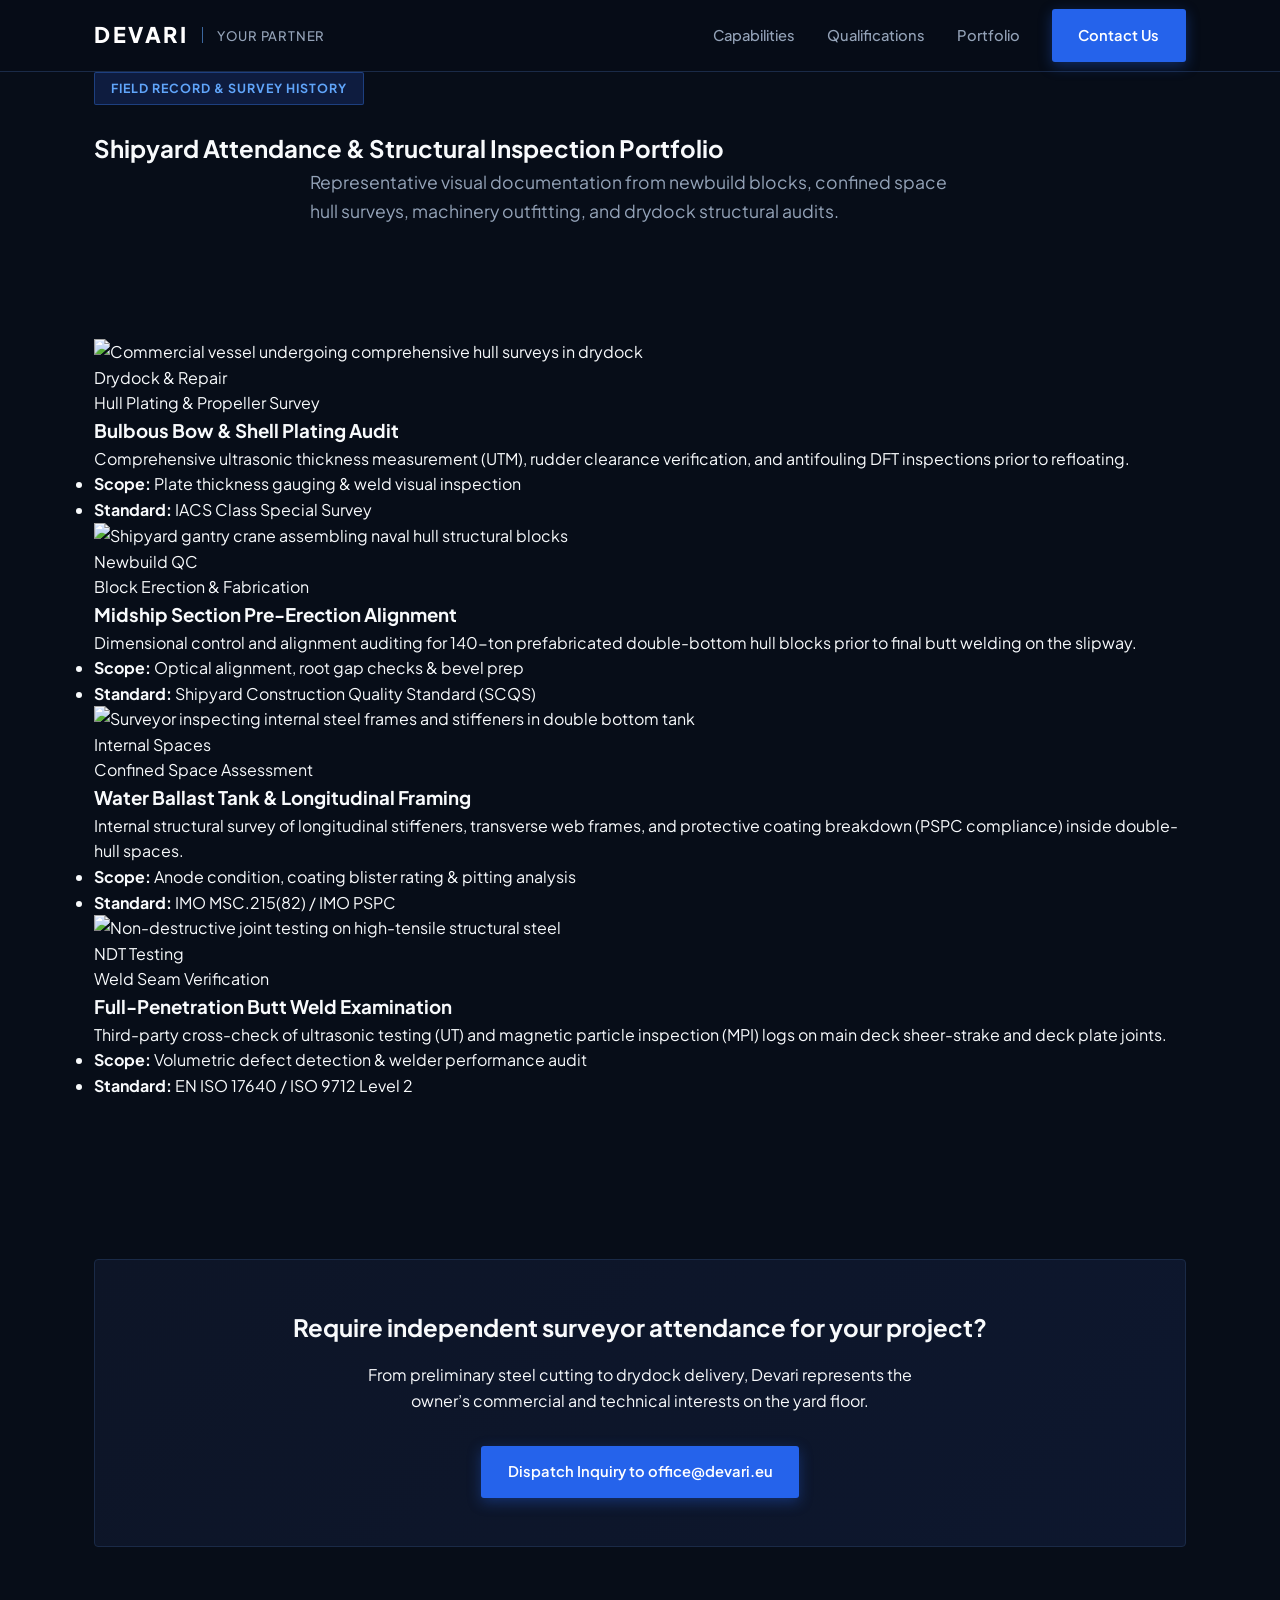
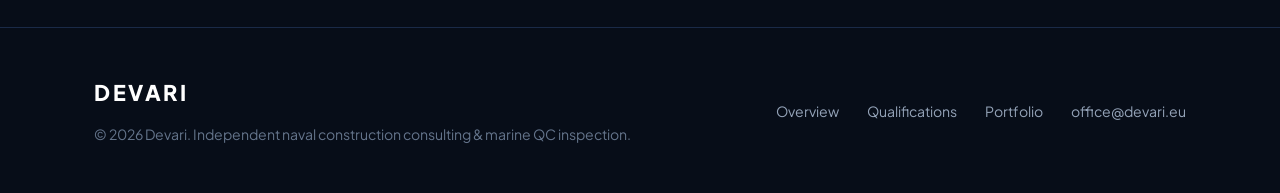
==== portfolio.html @ 29d22bca "Update portfolio.html" ====
<!DOCTYPE html>
<html lang="en">
<head>
  <meta charset="UTF-8" />
  <meta name="viewport" content="width=device-width, initial-scale=1.0" />
  <title>Inspection & QC Portfolio | Devari</title>
  <meta name="description" content="Shipyard attendance, hull structural surveys, ballast tank inspections, and drydock quality control projects by Devari." />
  <link rel="canonical" href="https://devari.eu/portfolio.html" />

  <link rel="preconnect" href="https://fonts.googleapis.com">
  <link rel="preconnect" href="https://fonts.gstatic.com">
  <link href="https://fonts.googleapis.com/css2?family=Plus+Jakarta+Sans:wght@400;500;600;700;800&display=swap" rel="stylesheet">
  <link rel="stylesheet" href="style.css?v=11" />
</head>
<body>

<!-- Permanently Locked Header -->
  <header class="site-header">
    <div class="container nav-container">
      <a href="/" class="brand-logo">
        <span class="brand-name">DEVARI</span>
        <span class="brand-divider"></span>
        <span class="brand-tagline">Your Partner</span>
      </a>

      <!-- Navigation Links -->
      <nav class="nav-links" id="navLinks">
        <a href="/#services" class="nav-item">Capabilities</a>
        <a href="/qualifications" class="nav-item">Qualifications</a>
        <a href="/portfolio" class="nav-item">Portfolio</a>
        <a href="/#contact" class="btn btn-primary nav-item">Contact Us</a>
      </nav>

      <!-- Mobile Hamburger Button (Strictly hidden on desktop via CSS) -->
      <button class="nav-toggle" id="navToggle" type="button" aria-label="Toggle Navigation">
        <span></span>
        <span></span>
        <span></span>
      </button>
    </div>
  </header>

  <!-- Page Header Banner -->
  <section class="page-banner reveal">
    <div class="container">
      <div class="hero-badge">Field Record & Survey History</div>
      <h1>Shipyard Attendance & Structural Inspection Portfolio</h1>
      <p class="hero-subtext">
        Representative visual documentation from newbuild blocks, confined space hull surveys, machinery outfitting, and drydock structural audits.
      </p>
    </div>
  </section>

  <!-- Portfolio Grid -->
  <section class="section portfolio-section">
    <div class="container">
      <div class="portfolio-grid">

        <!-- Project 1: Drydock Hull Inspection -->
        <article class="portfolio-card reveal">
          <div class="portfolio-img-box">
            <img 
              src="https://images.unsplash.com/photo-1544620347-c4fd4a3d5957?auto=format&fit=crop&w=1200&q=80" 
              alt="Commercial vessel undergoing comprehensive hull surveys in drydock" 
              class="responsive-img" 
              loading="eager"
            />
            <span class="portfolio-tag">Drydock & Repair</span>
          </div>
          <div class="portfolio-info">
            <span class="portfolio-meta">Hull Plating & Propeller Survey</span>
            <h3>Bulbous Bow & Shell Plating Audit</h3>
            <p>Comprehensive ultrasonic thickness measurement (UTM), rudder clearance verification, and antifouling DFT inspections prior to refloating.</p>
            <ul class="portfolio-details">
              <li><strong>Scope:</strong> Plate thickness gauging & weld visual inspection</li>
              <li><strong>Standard:</strong> IACS Class Special Survey</li>
            </ul>
          </div>
        </article>

        <!-- Project 2: Block Erection QC -->
        <article class="portfolio-card reveal">
          <div class="portfolio-img-box">
            <img 
              src="https://images.unsplash.com/photo-1518709268805-4e9042af9f23?auto=format&fit=crop&w=1200&q=80" 
              alt="Shipyard gantry crane assembling naval hull structural blocks" 
              class="responsive-img" 
              loading="lazy"
            />
            <span class="portfolio-tag">Newbuild QC</span>
          </div>
          <div class="portfolio-info">
            <span class="portfolio-meta">Block Erection & Fabrication</span>
            <h3>Midship Section Pre-Erection Alignment</h3>
            <p>Dimensional control and alignment auditing for 140-ton prefabricated double-bottom hull blocks prior to final butt welding on the slipway.</p>
            <ul class="portfolio-details">
              <li><strong>Scope:</strong> Optical alignment, root gap checks & bevel prep</li>
              <li><strong>Standard:</strong> Shipyard Construction Quality Standard (SCQS)</li>
            </ul>
          </div>
        </article>

        <!-- Project 3: Ballast Tank Survey (Confined Space) -->
        <article class="portfolio-card reveal">
          <div class="portfolio-img-box">
            <img 
              src="https://images.unsplash.com/photo-1504307651254-35680f356dfd?auto=format&fit=crop&w=1200&q=80" 
              alt="Surveyor inspecting internal steel frames and stiffeners in double bottom tank" 
              class="responsive-img" 
              loading="lazy"
            />
            <span class="portfolio-tag">Internal Spaces</span>
          </div>
          <div class="portfolio-info">
            <span class="portfolio-meta">Confined Space Assessment</span>
            <h3>Water Ballast Tank & Longitudinal Framing</h3>
            <p>Internal structural survey of longitudinal stiffeners, transverse web frames, and protective coating breakdown (PSPC compliance) inside double-hull spaces.</p>
            <ul class="portfolio-details">
              <li><strong>Scope:</strong> Anode condition, coating blister rating & pitting analysis</li>
              <li><strong>Standard:</strong> IMO MSC.215(82) / IMO PSPC</li>
            </ul>
          </div>
        </article>

        <!-- Project 4: Non-Destructive Testing (NDT) -->
        <article class="portfolio-card reveal">
          <div class="portfolio-img-box">
            <img 
              src="https://images.unsplash.com/photo-1505705694340-019e1e335916?auto=format&fit=crop&w=1200&q=80" 
              alt="Non-destructive joint testing on high-tensile structural steel" 
              class="responsive-img" 
              loading="lazy"
            />
            <span class="portfolio-tag">NDT Testing</span>
          </div>
          <div class="portfolio-info">
            <span class="portfolio-meta">Weld Seam Verification</span>
            <h3>Full-Penetration Butt Weld Examination</h3>
            <p>Third-party cross-check of ultrasonic testing (UT) and magnetic particle inspection (MPI) logs on main deck sheer-strake and deck plate joints.</p>
            <ul class="portfolio-details">
              <li><strong>Scope:</strong> Volumetric defect detection & welder performance audit</li>
              <li><strong>Standard:</strong> EN ISO 17640 / ISO 9712 Level 2</li>
            </ul>
          </div>
        </article>

      </div>
    </div>
  </section>

  <!-- CTA Box -->
  <section class="section">
    <div class="container">
      <div class="about-card reveal" style="text-align: center;">
        <h2>Require independent surveyor attendance for your project?</h2>
        <p style="margin: 1rem auto 2rem; max-width: 600px;">
          From preliminary steel cutting to drydock delivery, Devari represents the owner’s commercial and technical interests on the yard floor.
        </p>
        <a href="/#contact" class="btn btn-primary">Dispatch Inquiry to office@devari.eu</a>
      </div>
    </div>
  </section>

  <!-- Footer -->
  <footer class="site-footer">
    <div class="container footer-container">
      <div class="footer-brand">
        <span class="brand-name">DEVARI</span>
        <p>&copy; 2026 Devari. Independent naval construction consulting & marine QC inspection.</p>
      </div>
      <div class="footer-links">
        <a href="/">Overview</a>
        <a href="/qualifications">Qualifications</a>
        <a href="/portfolio">Portfolio</a>
        <a href="mailto:office@devari.eu">office@devari.eu</a>
      </div>
    </div>
  </footer>

  <script>
    document.addEventListener('DOMContentLoaded', () => {
      const observer = new IntersectionObserver((entries) => {
        entries.forEach((entry) => {
          if (entry.isIntersecting) {
            entry.target.classList.add('active');
            observer.unobserve(entry.target);
          }
        });
      }, { threshold: 0.1 });
      document.querySelectorAll('.reveal').forEach((el) => observer.observe(el));
    });
  </script>

</body>
</html>
---- style.css ----
:root {
  --bg-main: #070d18;
  --bg-card: #0d1527;
  --bg-surface: #152238;
  --border-muted: #1a2a47;
  --border-active: #2563eb;
  
  --text-primary: #f8fafc;
  --text-muted: #94a3b8;
  --text-dim: #64748b;
  
  /* Precision Marine Blue Palette */
  --accent-blue: #2563eb;
  --accent-glow: #60a5fa;
  --accent-hover: #1d4ed8;

  --font-main: 'Plus Jakarta Sans', -apple-system, BlinkMacSystemFont, "Segoe UI", Roboto, sans-serif;
  --header-height: 72px;
}

*, *::before, *::after {
  box-sizing: border-box;
  margin: 0;
  padding: 0;
}

html {
  scroll-behavior: smooth;
  scroll-padding-top: calc(var(--header-height) + 1.5rem);
}

body {
  width: 100%;
  max-width: 100vw;
  overflow-x: hidden;
  background-color: var(--bg-main);
  color: var(--text-primary);
  font-family: var(--font-main);
  line-height: 1.6;
  -webkit-font-smoothing: antialiased;
  padding-top: var(--header-height);
}

/* Strict image containment */
img, .responsive-img {
  display: block;
  width: 100%;
  max-width: 100%;
  height: 100%;
  object-fit: cover;
  border: 0;
}

.container {
  width: 100%;
  max-width: 1140px;
  margin-left: auto;
  margin-right: auto;
  padding-left: 1.5rem;
  padding-right: 1.5rem;
}

.eyebrow {
  display: inline-block;
  font-size: 0.78rem;
  font-weight: 700;
  text-transform: uppercase;
  letter-spacing: 0.12em;
  color: var(--accent-glow);
  margin-bottom: 0.75rem;
}

/* Buttons */
.btn {
  display: inline-flex;
  align-items: center;
  justify-content: center;
  padding: 0.85rem 1.6rem;
  font-size: 0.92rem;
  font-weight: 600;
  border-radius: 3px;
  text-decoration: none;
  transition: all 0.2s cubic-bezier(0.4, 0, 0.2, 1);
  cursor: pointer;
  border: 1px solid transparent;
  white-space: nowrap;
}

.btn-primary {
  background-color: var(--accent-blue);
  color: #ffffff;
  box-shadow: 0 4px 14px rgba(37, 99, 235, 0.35);
}

.btn-primary:hover {
  background-color: var(--accent-hover);
  box-shadow: 0 6px 20px rgba(37, 99, 235, 0.5);
  transform: translateY(-1px);
}

.btn-secondary {
  background-color: var(--bg-card);
  color: var(--text-primary);
  border-color: var(--border-muted);
}

.btn-secondary:hover {
  background-color: var(--bg-surface);
  border-color: var(--accent-blue);
}

/* ========================================================
   HEADER & NAVIGATION (Desktop & Mobile Unified)
   ======================================================== */

.site-header {
  position: fixed;
  top: 0;
  left: 0;
  width: 100%;
  height: var(--header-height);
  z-index: 9999;
  background-color: rgba(7, 13, 24, 0.94);
  backdrop-filter: blur(16px);
  -webkit-backdrop-filter: blur(16px);
  border-bottom: 1px solid var(--border-muted);
  display: flex;
  align-items: center;
}

.nav-container {
  display: flex;
  justify-content: space-between;
  align-items: center;
  width: 100%;
  max-width: 1140px;
  margin: 0 auto;
  padding: 0 1.5rem;
}

/* Brand Wordmark */
.brand-logo {
  text-decoration: none;
  display: inline-flex;
  align-items: center;
  gap: 0.85rem;
  flex-shrink: 0;
}

.brand-name {
  font-size: 1.35rem;
  font-weight: 800;
  letter-spacing: 0.12em;
  color: #ffffff;
  text-transform: uppercase;
}

.brand-divider {
  display: inline-block;
  width: 1px;
  height: 16px;
  background-color: var(--accent-glow);
  opacity: 0.6;
}

.brand-tagline {
  font-size: 0.82rem;
  font-weight: 500;
  letter-spacing: 0.06em;
  color: var(--text-muted);
  text-transform: uppercase;
  white-space: nowrap;
}

/* Desktop Nav Links */
.nav-links {
  display: flex;
  align-items: center;
  gap: 2rem;
  margin-left: auto;
  list-style: none;
}

.nav-links a:not(.btn) {
  color: var(--text-muted);
  text-decoration: none;
  font-size: 0.92rem;
  font-weight: 500;
  white-space: nowrap;
  transition: color 0.2s ease;
}

.nav-links a:not(.btn):hover {
  color: var(--text-primary);
}

/* Hide Mobile Toggle Button Completely on Desktop */
.nav-toggle {
  display: none !important;
  background: transparent;
  border: none;
  cursor: pointer;
  padding: 0.5rem;
  z-index: 10001;
  flex-direction: column;
  justify-content: space-around;
  width: 38px;
  height: 38px;
}

.nav-toggle span {
  display: block;
  width: 24px;
  height: 2px;
  background-color: var(--text-primary);
  border-radius: 2px;
  transition: all 0.3s ease;
}

.nav-toggle.open span:nth-child(1) {
  transform: translateY(8px) rotate(45deg);
}

.nav-toggle.open span:nth-child(2) {
  opacity: 0;
}

.nav-toggle.open span:nth-child(3) {
  transform: translateY(-8px) rotate(-45deg);
}

/* Section Action Buttons (Always Visible) */
.section-action-center {
  margin-top: 3rem;
  text-align: center;
  width: 100%;
  display: block;
  opacity: 1 !important;
  transform: none !important;
}

.section-action-center .btn {
  border: 1px solid var(--border-active);
  background-color: rgba(13, 21, 39, 0.85);
  color: var(--text-primary);
  padding: 0.85rem 1.85rem;
  font-size: 0.95rem;
  display: inline-flex;
}

.section-action-center .btn:hover {
  background-color: var(--primary-navy);
  color: var(--accent-glow);
  box-shadow: 0 4px 16px rgba(37, 99, 235, 0.3);
}

/* Mobile Breakpoint */
@media (max-width: 768px) {
  .nav-toggle {
    display: flex !important;
  }

  .nav-links {
    position: fixed;
    top: var(--header-height);
    left: 0;
    width: 100%;
    background-color: rgba(7, 13, 24, 0.98);
    backdrop-filter: blur(20px);
    -webkit-backdrop-filter: blur(20px);
    border-bottom: 1px solid var(--border-muted);
    flex-direction: column;
    align-items: stretch;
    padding: 1.5rem;
    gap: 1.25rem;
    transform: translateY(-150%);
    opacity: 0;
    pointer-events: none;
    transition: transform 0.35s cubic-bezier(0.16, 1, 0.3, 1), opacity 0.3s ease;
    z-index: 9998;
  }

  .nav-links.open {
    transform: translateY(0);
    opacity: 1;
    pointer-events: auto;
  }

  .nav-links a:not(.btn) {
    display: block !important;
    font-size: 1.1rem;
    font-weight: 600;
    padding: 0.65rem 0;
    border-bottom: 1px solid rgba(26, 42, 71, 0.6);
  }

  .nav-links .btn {
    width: 100%;
    margin-top: 0.5rem;
  }

  .brand-divider,
  .brand-tagline {
    display: none !important;
  }
}
/* Hero Section */
.hero {
  padding: 4.5rem 0 3.5rem;
  text-align: center;
}

.hero-badge {
  display: inline-block;
  padding: 0.35rem 1rem;
  font-size: 0.78rem;
  font-weight: 700;
  text-transform: uppercase;
  letter-spacing: 0.08em;
  border-radius: 2px;
  background-color: rgba(30, 58, 138, 0.35);
  color: var(--accent-glow);
  border: 1px solid rgba(59, 130, 246, 0.35);
  margin-bottom: 1.5rem;
}

.hero h1 {
  font-size: clamp(1.85rem, 4.5vw, 3.5rem);
  font-weight: 800;
  line-height: 1.15;
  letter-spacing: -0.03em;
  max-width: 860px;
  margin: 0 auto 1.5rem;
  word-wrap: break-word;
}

.hero-subtext {
  font-size: 1.1rem;
  color: var(--text-muted);
  max-width: 660px;
  margin: 0 auto 2rem;
  line-height: 1.7;
}

.hero-actions {
  display: flex;
  justify-content: center;
  gap: 1rem;
  flex-wrap: wrap;
  margin-bottom: 3rem;
}

/* Precision Media Box */
.media-box {
  width: 100%;
  max-width: 100%;
  border-radius: 4px;
  overflow: hidden;
  border: 1px solid var(--border-muted);
  background-color: var(--bg-card);
  box-shadow: 0 16px 36px -12px rgba(0, 0, 0, 0.7);
}

.hero-media {
  max-width: 980px;
  margin: 0 auto;
}

.hero-media .responsive-img {
  height: 440px;
}

.media-caption {
  padding: 0.85rem 1.25rem;
  background-color: #0b1324;
  color: var(--text-dim);
  font-size: 0.78rem;
  text-transform: uppercase;
  letter-spacing: 0.06em;
  font-weight: 600;
  border-top: 1px solid var(--border-muted);
  text-align: left;
}

/* Capabilities */
.section {
  padding: 5rem 0;
}

.section-header {
  text-align: center;
  max-width: 640px;
  margin: 0 auto 3rem;
}

.section-header h2 {
  font-size: 2rem;
  font-weight: 700;
  letter-spacing: -0.02em;
  margin-bottom: 0.85rem;
}

.section-header p {
  color: var(--text-muted);
  font-size: 1rem;
}

.cards-grid {
  display: grid;
  grid-template-columns: repeat(auto-fit, minmax(280px, 1fr));
  gap: 1.75rem;
}

.card {
  background-color: var(--bg-card);
  border: 1px solid var(--border-muted);
  padding: 2.25rem;
  border-radius: 4px;
  transition: transform 0.25s ease, border-color 0.25s ease, box-shadow 0.25s ease;
}

.card:hover {
  transform: translateY(-4px);
  border-color: var(--border-active);
  box-shadow: 0 12px 24px -10px rgba(37, 99, 235, 0.25);
}

.card-icon {
  font-size: 0.85rem;
  font-weight: 800;
  color: var(--accent-glow);
  margin-bottom: 1.25rem;
}

.card h3 {
  font-size: 1.25rem;
  font-weight: 700;
  margin-bottom: 0.85rem;
}

.card p {
  color: var(--text-muted);
  font-size: 0.95rem;
}

/* Credentials Layout */
.credentials-section {
  background: linear-gradient(180deg, var(--bg-main) 0%, #0a1120 100%);
  border-top: 1px solid var(--border-muted);
  border-bottom: 1px solid var(--border-muted);
}

.credentials-layout {
  display: grid;
  grid-template-columns: minmax(0, 1fr) minmax(0, 1.25fr);
  gap: 2.5rem;
  align-items: stretch;
}

.cred-media {
  display: flex;
  flex-direction: column;
  height: 100%;
}

.cred-media .responsive-img {
  height: 100%;
  min-height: 300px;
}

.credentials-grid {
  display: flex;
  flex-direction: column;
  gap: 1.5rem;
}

.credential-card {
  background-color: var(--bg-card);
  border: 1px solid var(--border-muted);
  border-radius: 4px;
  padding: 1.85rem;
}

.cred-status {
  display: inline-block;
  font-size: 0.72rem;
  font-weight: 700;
  text-transform: uppercase;
  letter-spacing: 0.08em;
  padding: 0.25rem 0.65rem;
  border-radius: 2px;
  background-color: rgba(30, 58, 138, 0.4);
  color: var(--accent-glow);
  border: 1px solid rgba(59, 130, 246, 0.3);
  margin-bottom: 1rem;
}

.credential-card h3 {
  font-size: 1.15rem;
  margin-bottom: 0.65rem;
}

.credential-card p {
  color: var(--text-muted);
  font-size: 0.92rem;
  margin-bottom: 1.25rem;
}

.cred-list {
  list-style: none;
  border-top: 1px solid var(--border-muted);
  padding-top: 1rem;
}

.cred-list li {
  font-size: 0.88rem;
  color: var(--text-muted);
  margin-bottom: 0.45rem;
  display: flex;
  align-items: center;
}

.cred-list li::before {
  content: "✓";
  color: var(--accent-glow);
  font-weight: 700;
  margin-right: 0.65rem;
}

/* About Card */
.about-card {
  background: linear-gradient(135deg, var(--bg-card) 0%, #0d172e 100%);
  border: 1px solid var(--border-muted);
  border-radius: 4px;
  padding: 3rem;
}

.about-content h2 {
  font-size: 2rem;
  letter-spacing: -0.02em;
  margin-bottom: 1.25rem;
}

.about-content p {
  color: var(--text-muted);
  font-size: 1.02rem;
  max-width: 720px;
  margin-bottom: 2.25rem;
}

.stats-row {
  display: flex;
  gap: 3.5rem;
  flex-wrap: wrap;
}

.stat-num {
  font-size: 2rem;
  font-weight: 800;
  color: var(--accent-glow);
  display: block;
}

.stat-label {
  font-size: 0.8rem;
  font-weight: 600;
  text-transform: uppercase;
  letter-spacing: 0.08em;
  color: var(--text-dim);
}

/* Contact Wrapper */
.contact-wrapper {
  display: grid;
  grid-template-columns: minmax(0, 1fr) minmax(0, 1.25fr);
  gap: 3rem;
  background-color: var(--bg-card);
  border: 1px solid var(--border-muted);
  border-radius: 4px;
  padding: 3.25rem;
}

.contact-info-panel h2 {
  font-size: 1.9rem;
  margin-bottom: 0.75rem;
}

.contact-info-panel p {
  color: var(--text-muted);
  margin-bottom: 2.25rem;
  font-size: 0.95rem;
}

.contact-channels {
  display: flex;
  flex-direction: column;
  gap: 1.5rem;
}

.channel-label {
  font-size: 0.78rem;
  font-weight: 700;
  text-transform: uppercase;
  letter-spacing: 0.08em;
  color: var(--text-dim);
  margin-bottom: 0.35rem;
}

.channel-value {
  font-size: 1.15rem;
  font-weight: 700;
  color: var(--accent-glow);
  text-decoration: none;
}

.channel-value:hover {
  text-decoration: underline;
}

.channel-value-static {
  font-size: 1rem;
  color: var(--text-primary);
  font-weight: 600;
}

.contact-form {
  display: flex;
  flex-direction: column;
  gap: 1.15rem;
}

.form-group {
  display: flex;
  flex-direction: column;
}

.form-group label {
  font-size: 0.82rem;
  font-weight: 600;
  color: var(--text-muted);
  margin-bottom: 0.4rem;
}

.form-group input,
.form-group textarea {
  width: 100%;
  padding: 0.85rem 1rem;
  background-color: var(--bg-main);
  border: 1px solid var(--border-muted);
  border-radius: 3px;
  color: var(--text-primary);
  font-family: inherit;
  font-size: 0.95rem;
  transition: border-color 0.2s;
}

.form-group input:focus,
.form-group textarea:focus {
  outline: none;
  border-color: var(--accent-blue);
}

.form-submit {
  width: 100%;
  margin-top: 0.5rem;
}

.form-disclaimer {
  font-size: 0.78rem;
  color: var(--text-dim);
  text-align: center;
  margin-top: 0.5rem;
}

/* Footer */
.site-footer {
  padding: 3rem 0;
  border-top: 1px solid var(--border-muted);
  font-size: 0.88rem;
}

.footer-container {
  display: flex;
  justify-content: space-between;
  align-items: center;
  gap: 2rem;
}

.footer-brand {
  display: flex;
  flex-direction: column;
  gap: 0.75rem;
}

.footer-brand p {
  color: var(--text-dim);
}

.footer-links {
  display: flex;
  gap: 1.75rem;
}

.footer-links a {
  color: var(--text-muted);
  text-decoration: none;
}

.footer-links a:hover {
  color: var(--text-primary);
}

/* Reactive Scroll Animations */
.reveal {
  opacity: 0;
  transform: translateY(28px);
  transition: opacity 0.7s cubic-bezier(0.16, 1, 0.3, 1), transform 0.7s cubic-bezier(0.16, 1, 0.3, 1);
  will-change: opacity, transform;
}

.reveal.active {
  opacity: 1;
  transform: translateY(0);
}

.cards-grid .card:nth-child(2) {
  transition-delay: 0.12s;
}

.cards-grid .card:nth-child(3) {
  transition-delay: 0.24s;
}

/* Mobile & Tablet Responsiveness */
@media (max-width: 900px) {
  .credentials-layout,
  .contact-wrapper {
    grid-template-columns: 1fr;
    padding: 2rem 1.5rem;
    gap: 2rem;
  }

  .hero-media .responsive-img {
    height: 260px;
  }

  .cred-media .responsive-img {
    height: 260px;
  }
}

@media (max-width: 768px) {
  .site-header {
    height: 64px;
  }

  body {
    padding-top: 64px;
  }

  .nav-links a:not(.btn) {
    display: none;
  }

  .hero {
    padding: 3rem 0 2rem;
  }

  .hero-actions {
    flex-direction: column;
    width: 100%;
  }

  .hero-actions .btn {
    width: 100%;
  }

  .about-card {
    padding: 2rem 1.25rem;
  }

  .stats-row {
    gap: 1.75rem;
  }

  .footer-container {
    flex-direction: column;
    text-align: center;
    gap: 1.5rem;
  }

  .footer-links {
    flex-wrap: wrap;
    justify-content: center;
  }
  /* ========================================================
   SUB-PAGE & MULTI-PAGE STYLING (Portfolio & Qualifications)
   ======================================================== */

.page-banner {
  padding: 4.5rem 0 2.5rem;
  text-align: center;
  border-bottom: 1px solid var(--border-muted);
  background: linear-gradient(180deg, var(--bg-main) 0%, #0a1324 100%);
}

.page-banner h1 {
  font-size: clamp(1.85rem, 4.2vw, 3rem);
  font-weight: 800;
  line-height: 1.15;
  letter-spacing: -0.03em;
  max-width: 820px;
  margin: 0 auto 1.25rem;
}

/* Portfolio Cards Grid */
.portfolio-grid {
  display: grid;
  grid-template-columns: repeat(auto-fit, minmax(320px, 1fr));
  gap: 2rem;
}

.portfolio-card {
  background-color: var(--bg-card);
  border: 1px solid var(--border-muted);
  border-radius: 4px;
  overflow: hidden;
  display: flex;
  flex-direction: column;
  transition: transform 0.25s ease, border-color 0.25s ease, box-shadow 0.25s ease;
}

.portfolio-card:hover {
  transform: translateY(-4px);
  border-color: var(--border-active);
  box-shadow: 0 16px 32px -12px rgba(37, 99, 235, 0.25);
}

.portfolio-img-box {
  position: relative;
  width: 100%;
  height: 240px;
}

.portfolio-tag {
  position: absolute;
  top: 1rem;
  right: 1rem;
  background-color: rgba(7, 13, 24, 0.88);
  backdrop-filter: blur(8px);
  color: var(--accent-glow);
  border: 1px solid rgba(59, 130, 246, 0.4);
  font-size: 0.72rem;
  font-weight: 700;
  text-transform: uppercase;
  letter-spacing: 0.08em;
  padding: 0.25rem 0.65rem;
  border-radius: 2px;
}

.portfolio-info {
  padding: 1.75rem;
  display: flex;
  flex-direction: column;
  flex-grow: 1;
}

.portfolio-meta {
  font-size: 0.76rem;
  font-weight: 700;
  text-transform: uppercase;
  letter-spacing: 0.08em;
  color: var(--accent-glow);
  margin-bottom: 0.5rem;
}

.portfolio-info h3 {
  font-size: 1.25rem;
  font-weight: 700;
  margin-bottom: 0.75rem;
  color: var(--text-primary);
}

.portfolio-info p {
  color: var(--text-muted);
  font-size: 0.92rem;
  margin-bottom: 1.25rem;
  line-height: 1.6;
}

.portfolio-details {
  list-style: none;
  border-top: 1px solid var(--border-muted);
  padding-top: 1rem;
  margin-top: auto;
  font-size: 0.85rem;
  color: var(--text-dim);
}

.portfolio-details li {
  margin-bottom: 0.4rem;
}

.portfolio-details strong {
  color: var(--text-muted);
}

/* Qualifications Column Grid */
.qual-grid {
  display: grid;
  grid-template-columns: repeat(auto-fit, minmax(320px, 1fr));
  gap: 2rem;
}

.qual-card {
  background-color: var(--bg-card);
  border: 1px solid var(--border-muted);
  border-radius: 4px;
  padding: 2.25rem;
}

.qual-icon {
  font-size: 0.85rem;
  font-weight: 800;
  color: var(--accent-glow);
  margin-bottom: 1rem;
}

.qual-card h2 {
  font-size: 1.35rem;
  font-weight: 700;
  margin-bottom: 0.75rem;
}

.qual-lead {
  font-size: 0.95rem;
  color: var(--text-muted);
  padding-bottom: 1.25rem;
  border-bottom: 1px solid var(--border-muted);
  margin-bottom: 1.5rem;
}

.qual-body {
  display: flex;
  flex-direction: column;
  gap: 1.25rem;
}

.qual-item h4 {
  font-size: 1rem;
  font-weight: 700;
  color: var(--text-primary);
  margin-bottom: 0.35rem;
}

.qual-item p {
  font-size: 0.88rem;
  color: var(--text-muted);
  line-height: 1.5;
}

/* Standards Table */
.standards-table-wrapper {
  overflow-x: auto;
  border: 1px solid var(--border-muted);
  border-radius: 4px;
  background-color: var(--bg-main);
}

.standards-table {
  width: 100%;
  border-collapse: collapse;
  text-align: left;
  font-size: 0.9rem;
}

.standards-table th {
  background-color: #0b1324;
  padding: 1rem 1.25rem;
  color: var(--text-muted);
  font-weight: 700;
  text-transform: uppercase;
  font-size: 0.78rem;
  letter-spacing: 0.08em;
  border-bottom: 1px solid var(--border-muted);
}

.standards-table td {
  padding: 1rem 1.25rem;
  border-bottom: 1px solid var(--border-muted);
  color: var(--text-muted);
}

.standards-table tr:last-child td {
  border-bottom: none;
}

.standards-table code {
  background-color: var(--bg-surface);
  color: var(--accent-glow);
  padding: 0.2rem 0.5rem;
  border-radius: 3px;
  font-size: 0.82rem;
}
  /* In-Page Section Link Buttons */
.section-action-center {
  margin-top: 2.5rem;
  text-align: center;
}

.section-action-center .btn {
  border: 1px solid var(--border-active);
  background-color: rgba(13, 21, 39, 0.85);
  padding: 0.85rem 1.75rem;
  font-size: 0.95rem;
}

.section-action-center .btn:hover {
  background-color: var(--primary-navy);
  color: var(--accent-glow);
  box-shadow: 0 4px 16px rgba(37, 99, 235, 0.3);
}

/* Hamburger Toggle Button (Hidden on Desktop) */
.nav-toggle {
  display: none;
  background: none;
  border: none;
  cursor: pointer;
  padding: 0.5rem;
  z-index: 10001;
  flex-direction: column;
  justify-content: space-around;
  width: 38px;
  height: 38px;
}

.nav-toggle span {
  display: block;
  width: 24px;
  height: 2px;
  background-color: var(--text-primary);
  border-radius: 2px;
  transition: all 0.3s ease;
}

/* Animated Hamburger Transformation to 'X' */
.nav-toggle.open span:nth-child(1) {
  transform: translateY(8px) rotate(45deg);
}

.nav-toggle.open span:nth-child(2) {
  opacity: 0;
}

.nav-toggle.open span:nth-child(3) {
  transform: translateY(-8px) rotate(-45deg);
}

/* Mobile Navigation Drawer Breakpoint */
@media (max-width: 768px) {
  .nav-toggle {
    display: flex; /* Show hamburger button on mobile */
  }

  .nav-links {
    position: fixed;
    top: var(--header-height);
    left: 0;
    width: 100%;
    background-color: rgba(7, 13, 24, 0.98);
    backdrop-filter: blur(20px);
    -webkit-backdrop-filter: blur(20px);
    border-bottom: 1px solid var(--border-muted);
    flex-direction: column;
    align-items: stretch;
    padding: 1.5rem;
    gap: 1.25rem;
    transform: translateY(-150%);
    opacity: 0;
    pointer-events: none;
    transition: transform 0.35s cubic-bezier(0.16, 1, 0.3, 1), opacity 0.3s ease;
    z-index: 9998;
  }

  .nav-links.open {
    transform: translateY(0);
    opacity: 1;
    pointer-events: auto;
  }

  .nav-links a:not(.btn) {
    display: block !important;
    font-size: 1.1rem;
    font-weight: 600;
    padding: 0.65rem 0;
    border-bottom: 1px solid rgba(26, 42, 71, 0.6);
    color: var(--text-primary);
  }

  .nav-links .btn {
    width: 100%;
    margin-top: 0.5rem;
    padding: 0.85rem;
    font-size: 0.95rem;
  }

  .section-action-center .btn {
    width: 100%;
    white-space: normal;
  }
}
}
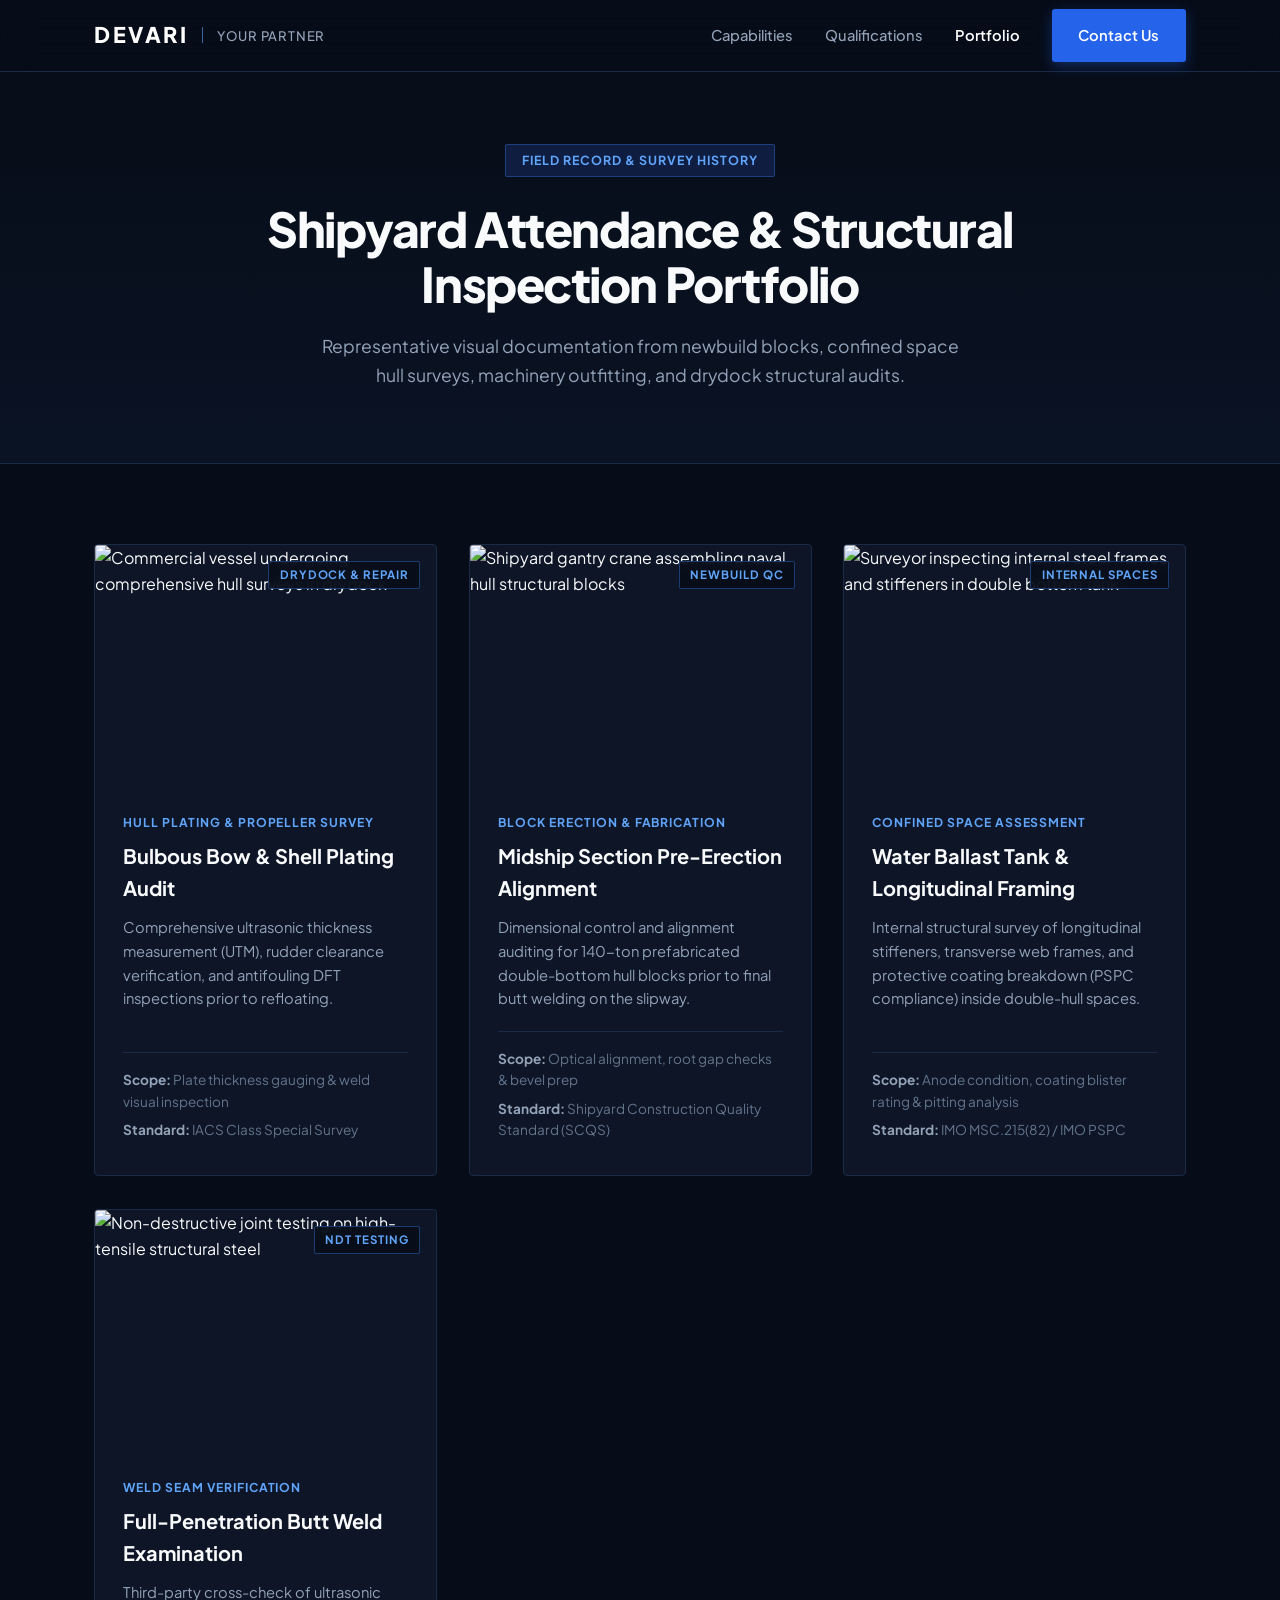
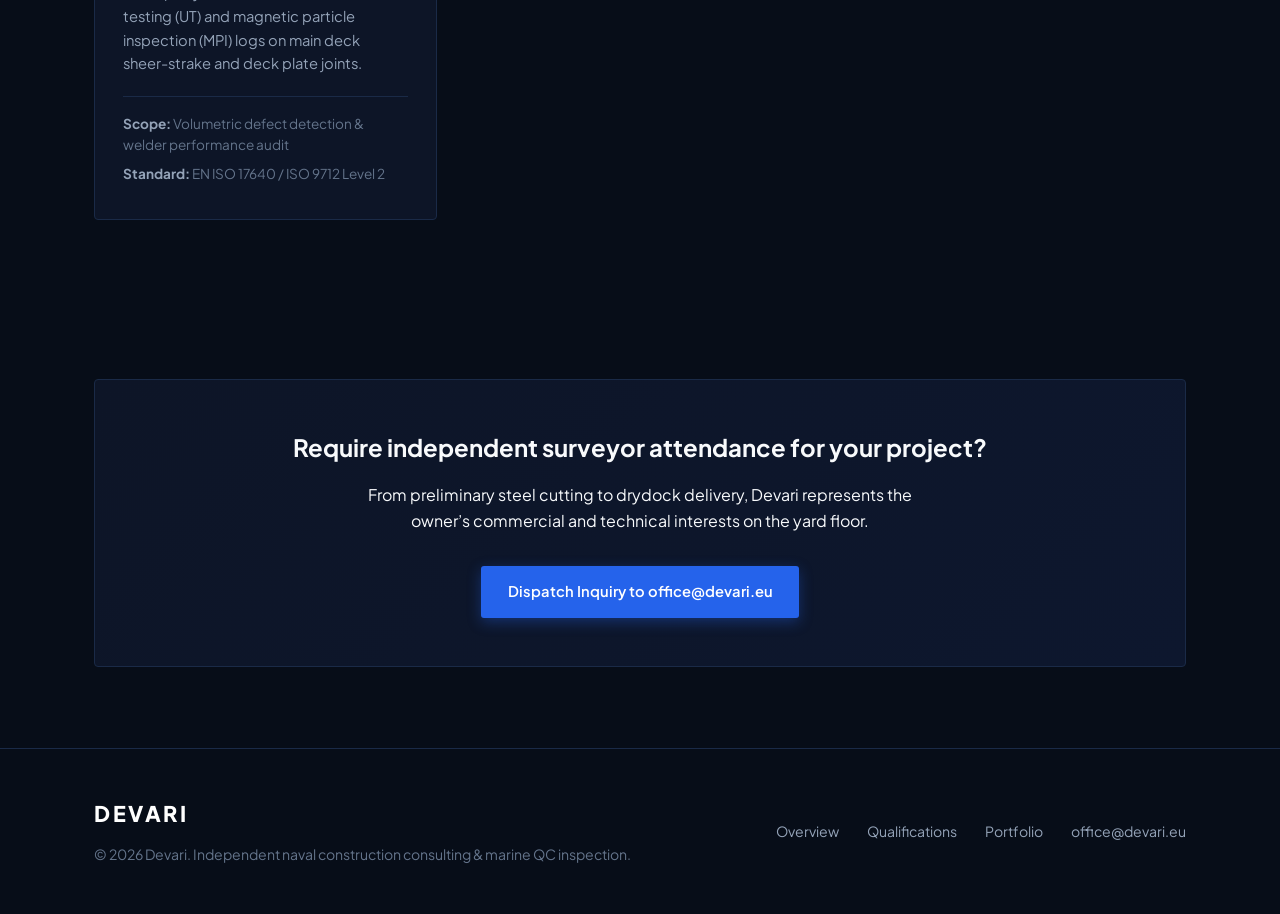
==== commit 806e75a2: "Update portfolio.html" ====
--- a/portfolio.html
+++ b/portfolio.html
@@ -5,16 +5,16 @@
   <meta name="viewport" content="width=device-width, initial-scale=1.0" />
   <title>Inspection & QC Portfolio | Devari</title>
   <meta name="description" content="Shipyard attendance, hull structural surveys, ballast tank inspections, and drydock quality control projects by Devari." />
-  <link rel="canonical" href="https://devari.eu/portfolio.html" />
+  <link rel="canonical" href="https://devari.eu/portfolio" />
 
   <link rel="preconnect" href="https://fonts.googleapis.com">
   <link rel="preconnect" href="https://fonts.gstatic.com">
   <link href="https://fonts.googleapis.com/css2?family=Plus+Jakarta+Sans:wght@400;500;600;700;800&display=swap" rel="stylesheet">
-  <link rel="stylesheet" href="style.css?v=11" />
+  <link rel="stylesheet" href="/style.css?v=15" />
 </head>
 <body>
 
-<!-- Permanently Locked Header -->
+  <!-- Permanently Locked Header with Working Mobile Toggle -->
   <header class="site-header">
     <div class="container nav-container">
       <a href="/" class="brand-logo">
@@ -23,15 +23,15 @@
         <span class="brand-tagline">Your Partner</span>
       </a>
 
-      <!-- Navigation Links -->
+      <!-- Desktop & Mobile Nav Menu -->
       <nav class="nav-links" id="navLinks">
         <a href="/#services" class="nav-item">Capabilities</a>
         <a href="/qualifications" class="nav-item">Qualifications</a>
-        <a href="/portfolio" class="nav-item">Portfolio</a>
+        <a href="/portfolio" class="nav-item active-link">Portfolio</a>
         <a href="/#contact" class="btn btn-primary nav-item">Contact Us</a>
       </nav>
 
-      <!-- Mobile Hamburger Button (Strictly hidden on desktop via CSS) -->
+      <!-- Mobile Hamburger Button -->
       <button class="nav-toggle" id="navToggle" type="button" aria-label="Toggle Navigation">
         <span></span>
         <span></span>
@@ -52,11 +52,11 @@
   </section>
 
   <!-- Portfolio Grid -->
-  <section class="section portfolio-section">
+  <section class="section">
     <div class="container">
       <div class="portfolio-grid">
 
-        <!-- Project 1: Drydock Hull Inspection -->
+        <!-- Project 1 -->
         <article class="portfolio-card reveal">
           <div class="portfolio-img-box">
             <img 
@@ -78,7 +78,7 @@
           </div>
         </article>
 
-        <!-- Project 2: Block Erection QC -->
+        <!-- Project 2 -->
         <article class="portfolio-card reveal">
           <div class="portfolio-img-box">
             <img 
@@ -100,7 +100,7 @@
           </div>
         </article>
 
-        <!-- Project 3: Ballast Tank Survey (Confined Space) -->
+        <!-- Project 3 -->
         <article class="portfolio-card reveal">
           <div class="portfolio-img-box">
             <img 
@@ -122,7 +122,7 @@
           </div>
         </article>
 
-        <!-- Project 4: Non-Destructive Testing (NDT) -->
+        <!-- Project 4 -->
         <article class="portfolio-card reveal">
           <div class="portfolio-img-box">
             <img 
@@ -177,7 +177,25 @@
     </div>
   </footer>
 
+  <!-- Complete Mobile Drawer Toggle & Scroll Observer Script -->
   <script>
+    const navToggle = document.getElementById('navToggle');
+    const navLinks = document.getElementById('navLinks');
+    
+    if (navToggle && navLinks) {
+      navToggle.addEventListener('click', () => {
+        navToggle.classList.toggle('open');
+        navLinks.classList.toggle('open');
+      });
+
+      navLinks.querySelectorAll('.nav-item').forEach(link => {
+        link.addEventListener('click', () => {
+          navToggle.classList.remove('open');
+          navLinks.classList.remove('open');
+        });
+      });
+    }
+
     document.addEventListener('DOMContentLoaded', () => {
       const observer = new IntersectionObserver((entries) => {
         entries.forEach((entry) => {
--- a/style.css
+++ b/style.css
@@ -1,4 +1,5 @@
 :root {
+  /* Unified Industrial Shipyard Palette */
   --bg-main: #070d18;
   --bg-card: #0d1527;
   --bg-surface: #152238;
@@ -9,7 +10,7 @@
   --text-muted: #94a3b8;
   --text-dim: #64748b;
   
-  /* Precision Marine Blue Palette */
+  --primary-navy: #0a1931;
   --accent-blue: #2563eb;
   --accent-glow: #60a5fa;
   --accent-hover: #1d4ed8;
@@ -41,7 +42,6 @@
   padding-top: var(--header-height);
 }
 
-/* Strict image containment */
 img, .responsive-img {
   display: block;
   width: 100%;
@@ -110,9 +110,8 @@
 }
 
 /* ========================================================
-   HEADER & NAVIGATION (Desktop & Mobile Unified)
+   LOCKED HEADER & ARCHITECTURAL WORDMARK
    ======================================================== */
-
 .site-header {
   position: fixed;
   top: 0;
@@ -120,7 +119,7 @@
   width: 100%;
   height: var(--header-height);
   z-index: 9999;
-  background-color: rgba(7, 13, 24, 0.94);
+  background-color: rgba(7, 13, 24, 0.96);
   backdrop-filter: blur(16px);
   -webkit-backdrop-filter: blur(16px);
   border-bottom: 1px solid var(--border-muted);
@@ -138,7 +137,6 @@
   padding: 0 1.5rem;
 }
 
-/* Brand Wordmark */
 .brand-logo {
   text-decoration: none;
   display: inline-flex;
@@ -172,7 +170,7 @@
   white-space: nowrap;
 }
 
-/* Desktop Nav Links */
+/* Desktop Navigation */
 .nav-links {
   display: flex;
   align-items: center;
@@ -190,27 +188,32 @@
   transition: color 0.2s ease;
 }
 
-.nav-links a:not(.btn):hover {
-  color: var(--text-primary);
-}
-
-/* Hide Mobile Toggle Button Completely on Desktop */
+.nav-links a:not(.btn):hover,
+.nav-links a.active-link {
+  color: #ffffff;
+  font-weight: 600;
+}
+
+/* STRICT SUPPRESSION of mobile toggle & dots on desktop */
 .nav-toggle {
   display: none !important;
+  appearance: none;
+  -webkit-appearance: none;
   background: transparent;
   border: none;
   cursor: pointer;
-  padding: 0.5rem;
+  padding: 0;
+  margin: 0;
   z-index: 10001;
+  width: 30px;
+  height: 24px;
   flex-direction: column;
-  justify-content: space-around;
-  width: 38px;
-  height: 38px;
+  justify-content: space-between;
 }
 
 .nav-toggle span {
   display: block;
-  width: 24px;
+  width: 100%;
   height: 2px;
   background-color: var(--text-primary);
   border-radius: 2px;
@@ -218,7 +221,7 @@
 }
 
 .nav-toggle.open span:nth-child(1) {
-  transform: translateY(8px) rotate(45deg);
+  transform: translateY(11px) rotate(45deg);
 }
 
 .nav-toggle.open span:nth-child(2) {
@@ -226,17 +229,152 @@
 }
 
 .nav-toggle.open span:nth-child(3) {
-  transform: translateY(-8px) rotate(-45deg);
-}
-
-/* Section Action Buttons (Always Visible) */
+  transform: translateY(-11px) rotate(-45deg);
+}
+
+/* Hero Section */
+.hero {
+  padding: 4.5rem 0 3.5rem;
+  text-align: center;
+}
+
+.hero-badge {
+  display: inline-block;
+  padding: 0.35rem 1rem;
+  font-size: 0.78rem;
+  font-weight: 700;
+  text-transform: uppercase;
+  letter-spacing: 0.08em;
+  border-radius: 2px;
+  background-color: rgba(30, 58, 138, 0.35);
+  color: var(--accent-glow);
+  border: 1px solid rgba(59, 130, 246, 0.35);
+  margin-bottom: 1.5rem;
+}
+
+.hero h1 {
+  font-size: clamp(1.85rem, 4.5vw, 3.5rem);
+  font-weight: 800;
+  line-height: 1.15;
+  letter-spacing: -0.03em;
+  max-width: 860px;
+  margin: 0 auto 1.5rem;
+  word-wrap: break-word;
+}
+
+.hero-subtext {
+  font-size: 1.1rem;
+  color: var(--text-muted);
+  max-width: 660px;
+  margin: 0 auto 2rem;
+  line-height: 1.7;
+}
+
+.hero-actions {
+  display: flex;
+  justify-content: center;
+  gap: 1rem;
+  flex-wrap: wrap;
+  margin-bottom: 3rem;
+}
+
+.media-box {
+  width: 100%;
+  max-width: 100%;
+  border-radius: 4px;
+  overflow: hidden;
+  border: 1px solid var(--border-muted);
+  background-color: var(--bg-card);
+  box-shadow: 0 16px 36px -12px rgba(0, 0, 0, 0.7);
+}
+
+.hero-media {
+  max-width: 980px;
+  margin: 0 auto;
+}
+
+.hero-media .responsive-img {
+  height: 440px;
+}
+
+.media-caption {
+  padding: 0.85rem 1.25rem;
+  background-color: #0b1324;
+  color: var(--text-dim);
+  font-size: 0.78rem;
+  text-transform: uppercase;
+  letter-spacing: 0.06em;
+  font-weight: 600;
+  border-top: 1px solid var(--border-muted);
+  text-align: left;
+}
+
+/* Sections */
+.section {
+  padding: 5rem 0;
+}
+
+.section-header {
+  text-align: center;
+  max-width: 640px;
+  margin: 0 auto 3rem;
+}
+
+.section-header h2 {
+  font-size: 2rem;
+  font-weight: 700;
+  letter-spacing: -0.02em;
+  margin-bottom: 0.85rem;
+}
+
+.section-header p {
+  color: var(--text-muted);
+  font-size: 1rem;
+}
+
+.cards-grid {
+  display: grid;
+  grid-template-columns: repeat(auto-fit, minmax(280px, 1fr));
+  gap: 1.75rem;
+}
+
+.card {
+  background-color: var(--bg-card);
+  border: 1px solid var(--border-muted);
+  padding: 2.25rem;
+  border-radius: 4px;
+  transition: transform 0.25s ease, border-color 0.25s ease, box-shadow 0.25s ease;
+}
+
+.card:hover {
+  transform: translateY(-4px);
+  border-color: var(--border-active);
+  box-shadow: 0 12px 24px -10px rgba(37, 99, 235, 0.25);
+}
+
+.card-icon {
+  font-size: 0.85rem;
+  font-weight: 800;
+  color: var(--accent-glow);
+  margin-bottom: 1.25rem;
+}
+
+.card h3 {
+  font-size: 1.25rem;
+  font-weight: 700;
+  margin-bottom: 0.85rem;
+}
+
+.card p {
+  color: var(--text-muted);
+  font-size: 0.95rem;
+}
+
+/* Section Action Center (In-page Links) */
 .section-action-center {
   margin-top: 3rem;
   text-align: center;
   width: 100%;
-  display: block;
-  opacity: 1 !important;
-  transform: none !important;
 }
 
 .section-action-center .btn {
@@ -245,7 +383,6 @@
   color: var(--text-primary);
   padding: 0.85rem 1.85rem;
   font-size: 0.95rem;
-  display: inline-flex;
 }
 
 .section-action-center .btn:hover {
@@ -254,15 +391,538 @@
   box-shadow: 0 4px 16px rgba(37, 99, 235, 0.3);
 }
 
-/* Mobile Breakpoint */
+/* Credentials Layout */
+.credentials-section {
+  background: linear-gradient(180deg, var(--bg-main) 0%, #0a1120 100%);
+  border-top: 1px solid var(--border-muted);
+  border-bottom: 1px solid var(--border-muted);
+}
+
+.credentials-layout {
+  display: grid;
+  grid-template-columns: minmax(0, 1fr) minmax(0, 1.25fr);
+  gap: 2.5rem;
+  align-items: stretch;
+}
+
+.cred-media {
+  display: flex;
+  flex-direction: column;
+  height: 100%;
+}
+
+.cred-media .responsive-img {
+  height: 100%;
+  min-height: 300px;
+}
+
+.credentials-grid {
+  display: flex;
+  flex-direction: column;
+  gap: 1.5rem;
+}
+
+.credential-card {
+  background-color: var(--bg-card);
+  border: 1px solid var(--border-muted);
+  border-radius: 4px;
+  padding: 1.85rem;
+}
+
+.cred-status {
+  display: inline-block;
+  font-size: 0.72rem;
+  font-weight: 700;
+  text-transform: uppercase;
+  letter-spacing: 0.08em;
+  padding: 0.25rem 0.65rem;
+  border-radius: 2px;
+  background-color: rgba(30, 58, 138, 0.4);
+  color: var(--accent-glow);
+  border: 1px solid rgba(59, 130, 246, 0.3);
+  margin-bottom: 1rem;
+}
+
+.credential-card h3 {
+  font-size: 1.15rem;
+  margin-bottom: 0.65rem;
+}
+
+.credential-card p {
+  color: var(--text-muted);
+  font-size: 0.92rem;
+  margin-bottom: 1.25rem;
+}
+
+.cred-list {
+  list-style: none;
+  border-top: 1px solid var(--border-muted);
+  padding-top: 1rem;
+}
+
+.cred-list li {
+  font-size: 0.88rem;
+  color: var(--text-muted);
+  margin-bottom: 0.45rem;
+  display: flex;
+  align-items: center;
+}
+
+.cred-list li::before {
+  content: "✓";
+  color: var(--accent-glow);
+  font-weight: 700;
+  margin-right: 0.65rem;
+}
+
+/* About Card */
+.about-card {
+  background: linear-gradient(135deg, var(--bg-card) 0%, #0d172e 100%);
+  border: 1px solid var(--border-muted);
+  border-radius: 4px;
+  padding: 3rem;
+}
+
+.about-content h2 {
+  font-size: 2rem;
+  letter-spacing: -0.02em;
+  margin-bottom: 1.25rem;
+}
+
+.about-content p {
+  color: var(--text-muted);
+  font-size: 1.02rem;
+  max-width: 720px;
+  margin-bottom: 2.25rem;
+}
+
+.stats-row {
+  display: flex;
+  gap: 3.5rem;
+  flex-wrap: wrap;
+}
+
+.stat-num {
+  font-size: 2rem;
+  font-weight: 800;
+  color: var(--accent-glow);
+  display: block;
+}
+
+.stat-label {
+  font-size: 0.8rem;
+  font-weight: 600;
+  text-transform: uppercase;
+  letter-spacing: 0.08em;
+  color: var(--text-dim);
+}
+
+/* Contact Wrapper */
+.contact-wrapper {
+  display: grid;
+  grid-template-columns: minmax(0, 1fr) minmax(0, 1.25fr);
+  gap: 3rem;
+  background-color: var(--bg-card);
+  border: 1px solid var(--border-muted);
+  border-radius: 4px;
+  padding: 3.25rem;
+}
+
+.contact-info-panel h2 {
+  font-size: 1.9rem;
+  margin-bottom: 0.75rem;
+}
+
+.contact-info-panel p {
+  color: var(--text-muted);
+  margin-bottom: 2.25rem;
+  font-size: 0.95rem;
+}
+
+.contact-channels {
+  display: flex;
+  flex-direction: column;
+  gap: 1.5rem;
+}
+
+.channel-label {
+  font-size: 0.78rem;
+  font-weight: 700;
+  text-transform: uppercase;
+  letter-spacing: 0.08em;
+  color: var(--text-dim);
+  margin-bottom: 0.35rem;
+}
+
+.channel-value {
+  font-size: 1.15rem;
+  font-weight: 700;
+  color: var(--accent-glow);
+  text-decoration: none;
+}
+
+.channel-value:hover {
+  text-decoration: underline;
+}
+
+.channel-value-static {
+  font-size: 1rem;
+  color: var(--text-primary);
+  font-weight: 600;
+}
+
+.contact-form {
+  display: flex;
+  flex-direction: column;
+  gap: 1.15rem;
+}
+
+.form-group {
+  display: flex;
+  flex-direction: column;
+}
+
+.form-group label {
+  font-size: 0.82rem;
+  font-weight: 600;
+  color: var(--text-muted);
+  margin-bottom: 0.4rem;
+}
+
+.form-group input,
+.form-group textarea {
+  width: 100%;
+  padding: 0.85rem 1rem;
+  background-color: var(--bg-main);
+  border: 1px solid var(--border-muted);
+  border-radius: 3px;
+  color: var(--text-primary);
+  font-family: inherit;
+  font-size: 0.95rem;
+  transition: border-color 0.2s;
+}
+
+.form-group input:focus,
+.form-group textarea:focus {
+  outline: none;
+  border-color: var(--accent-blue);
+}
+
+.form-submit {
+  width: 100%;
+  margin-top: 0.5rem;
+}
+
+.form-disclaimer {
+  font-size: 0.78rem;
+  color: var(--text-dim);
+  text-align: center;
+  margin-top: 0.5rem;
+}
+
+/* ========================================================
+   SUB-PAGES: PORTFOLIO & QUALIFICATIONS
+   ======================================================== */
+.page-banner {
+  padding: 4.5rem 0 2.5rem;
+  text-align: center;
+  border-bottom: 1px solid var(--border-muted);
+  background: linear-gradient(180deg, var(--bg-main) 0%, #0a1324 100%);
+}
+
+.page-banner h1 {
+  font-size: clamp(1.85rem, 4.2vw, 3rem);
+  font-weight: 800;
+  line-height: 1.15;
+  letter-spacing: -0.03em;
+  max-width: 820px;
+  margin: 0 auto 1.25rem;
+}
+
+.portfolio-grid {
+  display: grid;
+  grid-template-columns: repeat(auto-fit, minmax(320px, 1fr));
+  gap: 2rem;
+}
+
+.portfolio-card {
+  background-color: var(--bg-card);
+  border: 1px solid var(--border-muted);
+  border-radius: 4px;
+  overflow: hidden;
+  display: flex;
+  flex-direction: column;
+  transition: transform 0.25s ease, border-color 0.25s ease, box-shadow 0.25s ease;
+}
+
+.portfolio-card:hover {
+  transform: translateY(-4px);
+  border-color: var(--border-active);
+  box-shadow: 0 16px 32px -12px rgba(37, 99, 235, 0.25);
+}
+
+.portfolio-img-box {
+  position: relative;
+  width: 100%;
+  height: 240px;
+}
+
+.portfolio-tag {
+  position: absolute;
+  top: 1rem;
+  right: 1rem;
+  background-color: rgba(7, 13, 24, 0.88);
+  backdrop-filter: blur(8px);
+  color: var(--accent-glow);
+  border: 1px solid rgba(59, 130, 246, 0.4);
+  font-size: 0.72rem;
+  font-weight: 700;
+  text-transform: uppercase;
+  letter-spacing: 0.08em;
+  padding: 0.25rem 0.65rem;
+  border-radius: 2px;
+}
+
+.portfolio-info {
+  padding: 1.75rem;
+  display: flex;
+  flex-direction: column;
+  flex-grow: 1;
+}
+
+.portfolio-meta {
+  font-size: 0.76rem;
+  font-weight: 700;
+  text-transform: uppercase;
+  letter-spacing: 0.08em;
+  color: var(--accent-glow);
+  margin-bottom: 0.5rem;
+}
+
+.portfolio-info h3 {
+  font-size: 1.25rem;
+  font-weight: 700;
+  margin-bottom: 0.75rem;
+  color: var(--text-primary);
+}
+
+.portfolio-info p {
+  color: var(--text-muted);
+  font-size: 0.92rem;
+  margin-bottom: 1.25rem;
+  line-height: 1.6;
+}
+
+.portfolio-details {
+  list-style: none;
+  border-top: 1px solid var(--border-muted);
+  padding-top: 1rem;
+  margin-top: auto;
+  font-size: 0.85rem;
+  color: var(--text-dim);
+}
+
+.portfolio-details li {
+  margin-bottom: 0.4rem;
+}
+
+.portfolio-details strong {
+  color: var(--text-muted);
+}
+
+.qual-grid {
+  display: grid;
+  grid-template-columns: repeat(auto-fit, minmax(320px, 1fr));
+  gap: 2rem;
+}
+
+.qual-card {
+  background-color: var(--bg-card);
+  border: 1px solid var(--border-muted);
+  border-radius: 4px;
+  padding: 2.25rem;
+}
+
+.qual-icon {
+  font-size: 0.85rem;
+  font-weight: 800;
+  color: var(--accent-glow);
+  margin-bottom: 1rem;
+}
+
+.qual-card h2 {
+  font-size: 1.35rem;
+  font-weight: 700;
+  margin-bottom: 0.75rem;
+}
+
+.qual-lead {
+  font-size: 0.95rem;
+  color: var(--text-muted);
+  padding-bottom: 1.25rem;
+  border-bottom: 1px solid var(--border-muted);
+  margin-bottom: 1.5rem;
+}
+
+.qual-body {
+  display: flex;
+  flex-direction: column;
+  gap: 1.25rem;
+}
+
+.qual-item h4 {
+  font-size: 1rem;
+  font-weight: 700;
+  color: var(--text-primary);
+  margin-bottom: 0.35rem;
+}
+
+.qual-item p {
+  font-size: 0.88rem;
+  color: var(--text-muted);
+  line-height: 1.5;
+}
+
+.standards-table-wrapper {
+  overflow-x: auto;
+  border: 1px solid var(--border-muted);
+  border-radius: 4px;
+  background-color: var(--bg-main);
+}
+
+.standards-table {
+  width: 100%;
+  border-collapse: collapse;
+  text-align: left;
+  font-size: 0.9rem;
+}
+
+.standards-table th {
+  background-color: #0b1324;
+  padding: 1rem 1.25rem;
+  color: var(--text-muted);
+  font-weight: 700;
+  text-transform: uppercase;
+  font-size: 0.78rem;
+  letter-spacing: 0.08em;
+  border-bottom: 1px solid var(--border-muted);
+}
+
+.standards-table td {
+  padding: 1rem 1.25rem;
+  border-bottom: 1px solid var(--border-muted);
+  color: var(--text-muted);
+}
+
+.standards-table tr:last-child td {
+  border-bottom: none;
+}
+
+.standards-table code {
+  background-color: var(--bg-surface);
+  color: var(--accent-glow);
+  padding: 0.2rem 0.5rem;
+  border-radius: 3px;
+  font-size: 0.82rem;
+}
+
+/* Footer */
+.site-footer {
+  padding: 3rem 0;
+  border-top: 1px solid var(--border-muted);
+  font-size: 0.88rem;
+}
+
+.footer-container {
+  display: flex;
+  justify-content: space-between;
+  align-items: center;
+  gap: 2rem;
+}
+
+.footer-brand {
+  display: flex;
+  flex-direction: column;
+  gap: 0.75rem;
+}
+
+.footer-brand p {
+  color: var(--text-dim);
+}
+
+.footer-links {
+  display: flex;
+  gap: 1.75rem;
+}
+
+.footer-links a {
+  color: var(--text-muted);
+  text-decoration: none;
+}
+
+.footer-links a:hover {
+  color: var(--text-primary);
+}
+
+/* Scroll Animations */
+.reveal {
+  opacity: 0;
+  transform: translateY(28px);
+  transition: opacity 0.7s cubic-bezier(0.16, 1, 0.3, 1), transform 0.7s cubic-bezier(0.16, 1, 0.3, 1);
+  will-change: opacity, transform;
+}
+
+.reveal.active {
+  opacity: 1;
+  transform: translateY(0);
+}
+
+/* ========================================================
+   MOBILE RESPONSIVENESS & STACKED "YOUR PARTNER"
+   ======================================================== */
 @media (max-width: 768px) {
+  .site-header {
+    height: 66px;
+  }
+
+  body {
+    padding-top: 66px;
+  }
+
+  /* Stack Brand Name & Tagline so "Your Partner" stays visible */
+  .brand-logo {
+    flex-direction: column;
+    align-items: flex-start;
+    gap: 0;
+  }
+
+  .brand-divider {
+    display: none !important;
+  }
+
+  .brand-name {
+    font-size: 1.18rem;
+    line-height: 1.1;
+    letter-spacing: 0.08em;
+  }
+
+  .brand-tagline {
+    display: block !important;
+    font-size: 0.65rem;
+    letter-spacing: 0.06em;
+    color: var(--accent-glow);
+    margin-top: 2px;
+  }
+
+  /* Mobile Hamburger Toggle */
   .nav-toggle {
     display: flex !important;
   }
 
+  /* Mobile Slide-down Drawer */
   .nav-links {
     position: fixed;
-    top: var(--header-height);
+    top: 66px;
     left: 0;
     width: 100%;
     background-color: rgba(7, 13, 24, 0.98);
@@ -297,442 +957,10 @@
   .nav-links .btn {
     width: 100%;
     margin-top: 0.5rem;
-  }
-
-  .brand-divider,
-  .brand-tagline {
-    display: none !important;
-  }
-}
-/* Hero Section */
-.hero {
-  padding: 4.5rem 0 3.5rem;
-  text-align: center;
-}
-
-.hero-badge {
-  display: inline-block;
-  padding: 0.35rem 1rem;
-  font-size: 0.78rem;
-  font-weight: 700;
-  text-transform: uppercase;
-  letter-spacing: 0.08em;
-  border-radius: 2px;
-  background-color: rgba(30, 58, 138, 0.35);
-  color: var(--accent-glow);
-  border: 1px solid rgba(59, 130, 246, 0.35);
-  margin-bottom: 1.5rem;
-}
-
-.hero h1 {
-  font-size: clamp(1.85rem, 4.5vw, 3.5rem);
-  font-weight: 800;
-  line-height: 1.15;
-  letter-spacing: -0.03em;
-  max-width: 860px;
-  margin: 0 auto 1.5rem;
-  word-wrap: break-word;
-}
-
-.hero-subtext {
-  font-size: 1.1rem;
-  color: var(--text-muted);
-  max-width: 660px;
-  margin: 0 auto 2rem;
-  line-height: 1.7;
-}
-
-.hero-actions {
-  display: flex;
-  justify-content: center;
-  gap: 1rem;
-  flex-wrap: wrap;
-  margin-bottom: 3rem;
-}
-
-/* Precision Media Box */
-.media-box {
-  width: 100%;
-  max-width: 100%;
-  border-radius: 4px;
-  overflow: hidden;
-  border: 1px solid var(--border-muted);
-  background-color: var(--bg-card);
-  box-shadow: 0 16px 36px -12px rgba(0, 0, 0, 0.7);
-}
-
-.hero-media {
-  max-width: 980px;
-  margin: 0 auto;
-}
-
-.hero-media .responsive-img {
-  height: 440px;
-}
-
-.media-caption {
-  padding: 0.85rem 1.25rem;
-  background-color: #0b1324;
-  color: var(--text-dim);
-  font-size: 0.78rem;
-  text-transform: uppercase;
-  letter-spacing: 0.06em;
-  font-weight: 600;
-  border-top: 1px solid var(--border-muted);
-  text-align: left;
-}
-
-/* Capabilities */
-.section {
-  padding: 5rem 0;
-}
-
-.section-header {
-  text-align: center;
-  max-width: 640px;
-  margin: 0 auto 3rem;
-}
-
-.section-header h2 {
-  font-size: 2rem;
-  font-weight: 700;
-  letter-spacing: -0.02em;
-  margin-bottom: 0.85rem;
-}
-
-.section-header p {
-  color: var(--text-muted);
-  font-size: 1rem;
-}
-
-.cards-grid {
-  display: grid;
-  grid-template-columns: repeat(auto-fit, minmax(280px, 1fr));
-  gap: 1.75rem;
-}
-
-.card {
-  background-color: var(--bg-card);
-  border: 1px solid var(--border-muted);
-  padding: 2.25rem;
-  border-radius: 4px;
-  transition: transform 0.25s ease, border-color 0.25s ease, box-shadow 0.25s ease;
-}
-
-.card:hover {
-  transform: translateY(-4px);
-  border-color: var(--border-active);
-  box-shadow: 0 12px 24px -10px rgba(37, 99, 235, 0.25);
-}
-
-.card-icon {
-  font-size: 0.85rem;
-  font-weight: 800;
-  color: var(--accent-glow);
-  margin-bottom: 1.25rem;
-}
-
-.card h3 {
-  font-size: 1.25rem;
-  font-weight: 700;
-  margin-bottom: 0.85rem;
-}
-
-.card p {
-  color: var(--text-muted);
-  font-size: 0.95rem;
-}
-
-/* Credentials Layout */
-.credentials-section {
-  background: linear-gradient(180deg, var(--bg-main) 0%, #0a1120 100%);
-  border-top: 1px solid var(--border-muted);
-  border-bottom: 1px solid var(--border-muted);
-}
-
-.credentials-layout {
-  display: grid;
-  grid-template-columns: minmax(0, 1fr) minmax(0, 1.25fr);
-  gap: 2.5rem;
-  align-items: stretch;
-}
-
-.cred-media {
-  display: flex;
-  flex-direction: column;
-  height: 100%;
-}
-
-.cred-media .responsive-img {
-  height: 100%;
-  min-height: 300px;
-}
-
-.credentials-grid {
-  display: flex;
-  flex-direction: column;
-  gap: 1.5rem;
-}
-
-.credential-card {
-  background-color: var(--bg-card);
-  border: 1px solid var(--border-muted);
-  border-radius: 4px;
-  padding: 1.85rem;
-}
-
-.cred-status {
-  display: inline-block;
-  font-size: 0.72rem;
-  font-weight: 700;
-  text-transform: uppercase;
-  letter-spacing: 0.08em;
-  padding: 0.25rem 0.65rem;
-  border-radius: 2px;
-  background-color: rgba(30, 58, 138, 0.4);
-  color: var(--accent-glow);
-  border: 1px solid rgba(59, 130, 246, 0.3);
-  margin-bottom: 1rem;
-}
-
-.credential-card h3 {
-  font-size: 1.15rem;
-  margin-bottom: 0.65rem;
-}
-
-.credential-card p {
-  color: var(--text-muted);
-  font-size: 0.92rem;
-  margin-bottom: 1.25rem;
-}
-
-.cred-list {
-  list-style: none;
-  border-top: 1px solid var(--border-muted);
-  padding-top: 1rem;
-}
-
-.cred-list li {
-  font-size: 0.88rem;
-  color: var(--text-muted);
-  margin-bottom: 0.45rem;
-  display: flex;
-  align-items: center;
-}
-
-.cred-list li::before {
-  content: "✓";
-  color: var(--accent-glow);
-  font-weight: 700;
-  margin-right: 0.65rem;
-}
-
-/* About Card */
-.about-card {
-  background: linear-gradient(135deg, var(--bg-card) 0%, #0d172e 100%);
-  border: 1px solid var(--border-muted);
-  border-radius: 4px;
-  padding: 3rem;
-}
-
-.about-content h2 {
-  font-size: 2rem;
-  letter-spacing: -0.02em;
-  margin-bottom: 1.25rem;
-}
-
-.about-content p {
-  color: var(--text-muted);
-  font-size: 1.02rem;
-  max-width: 720px;
-  margin-bottom: 2.25rem;
-}
-
-.stats-row {
-  display: flex;
-  gap: 3.5rem;
-  flex-wrap: wrap;
-}
-
-.stat-num {
-  font-size: 2rem;
-  font-weight: 800;
-  color: var(--accent-glow);
-  display: block;
-}
-
-.stat-label {
-  font-size: 0.8rem;
-  font-weight: 600;
-  text-transform: uppercase;
-  letter-spacing: 0.08em;
-  color: var(--text-dim);
-}
-
-/* Contact Wrapper */
-.contact-wrapper {
-  display: grid;
-  grid-template-columns: minmax(0, 1fr) minmax(0, 1.25fr);
-  gap: 3rem;
-  background-color: var(--bg-card);
-  border: 1px solid var(--border-muted);
-  border-radius: 4px;
-  padding: 3.25rem;
-}
-
-.contact-info-panel h2 {
-  font-size: 1.9rem;
-  margin-bottom: 0.75rem;
-}
-
-.contact-info-panel p {
-  color: var(--text-muted);
-  margin-bottom: 2.25rem;
-  font-size: 0.95rem;
-}
-
-.contact-channels {
-  display: flex;
-  flex-direction: column;
-  gap: 1.5rem;
-}
-
-.channel-label {
-  font-size: 0.78rem;
-  font-weight: 700;
-  text-transform: uppercase;
-  letter-spacing: 0.08em;
-  color: var(--text-dim);
-  margin-bottom: 0.35rem;
-}
-
-.channel-value {
-  font-size: 1.15rem;
-  font-weight: 700;
-  color: var(--accent-glow);
-  text-decoration: none;
-}
-
-.channel-value:hover {
-  text-decoration: underline;
-}
-
-.channel-value-static {
-  font-size: 1rem;
-  color: var(--text-primary);
-  font-weight: 600;
-}
-
-.contact-form {
-  display: flex;
-  flex-direction: column;
-  gap: 1.15rem;
-}
-
-.form-group {
-  display: flex;
-  flex-direction: column;
-}
-
-.form-group label {
-  font-size: 0.82rem;
-  font-weight: 600;
-  color: var(--text-muted);
-  margin-bottom: 0.4rem;
-}
-
-.form-group input,
-.form-group textarea {
-  width: 100%;
-  padding: 0.85rem 1rem;
-  background-color: var(--bg-main);
-  border: 1px solid var(--border-muted);
-  border-radius: 3px;
-  color: var(--text-primary);
-  font-family: inherit;
-  font-size: 0.95rem;
-  transition: border-color 0.2s;
-}
-
-.form-group input:focus,
-.form-group textarea:focus {
-  outline: none;
-  border-color: var(--accent-blue);
-}
-
-.form-submit {
-  width: 100%;
-  margin-top: 0.5rem;
-}
-
-.form-disclaimer {
-  font-size: 0.78rem;
-  color: var(--text-dim);
-  text-align: center;
-  margin-top: 0.5rem;
-}
-
-/* Footer */
-.site-footer {
-  padding: 3rem 0;
-  border-top: 1px solid var(--border-muted);
-  font-size: 0.88rem;
-}
-
-.footer-container {
-  display: flex;
-  justify-content: space-between;
-  align-items: center;
-  gap: 2rem;
-}
-
-.footer-brand {
-  display: flex;
-  flex-direction: column;
-  gap: 0.75rem;
-}
-
-.footer-brand p {
-  color: var(--text-dim);
-}
-
-.footer-links {
-  display: flex;
-  gap: 1.75rem;
-}
-
-.footer-links a {
-  color: var(--text-muted);
-  text-decoration: none;
-}
-
-.footer-links a:hover {
-  color: var(--text-primary);
-}
-
-/* Reactive Scroll Animations */
-.reveal {
-  opacity: 0;
-  transform: translateY(28px);
-  transition: opacity 0.7s cubic-bezier(0.16, 1, 0.3, 1), transform 0.7s cubic-bezier(0.16, 1, 0.3, 1);
-  will-change: opacity, transform;
-}
-
-.reveal.active {
-  opacity: 1;
-  transform: translateY(0);
-}
-
-.cards-grid .card:nth-child(2) {
-  transition-delay: 0.12s;
-}
-
-.cards-grid .card:nth-child(3) {
-  transition-delay: 0.24s;
-}
-
-/* Mobile & Tablet Responsiveness */
-@media (max-width: 900px) {
+    padding: 0.85rem;
+    font-size: 0.95rem;
+  }
+
   .credentials-layout,
   .contact-wrapper {
     grid-template-columns: 1fr;
@@ -740,47 +968,9 @@
     gap: 2rem;
   }
 
-  .hero-media .responsive-img {
-    height: 260px;
-  }
-
+  .hero-media .responsive-img,
   .cred-media .responsive-img {
-    height: 260px;
-  }
-}
-
-@media (max-width: 768px) {
-  .site-header {
-    height: 64px;
-  }
-
-  body {
-    padding-top: 64px;
-  }
-
-  .nav-links a:not(.btn) {
-    display: none;
-  }
-
-  .hero {
-    padding: 3rem 0 2rem;
-  }
-
-  .hero-actions {
-    flex-direction: column;
-    width: 100%;
-  }
-
-  .hero-actions .btn {
-    width: 100%;
-  }
-
-  .about-card {
-    padding: 2rem 1.25rem;
-  }
-
-  .stats-row {
-    gap: 1.75rem;
+    height: 250px;
   }
 
   .footer-container {
@@ -793,321 +983,4 @@
     flex-wrap: wrap;
     justify-content: center;
   }
-  /* ========================================================
-   SUB-PAGE & MULTI-PAGE STYLING (Portfolio & Qualifications)
-   ======================================================== */
-
-.page-banner {
-  padding: 4.5rem 0 2.5rem;
-  text-align: center;
-  border-bottom: 1px solid var(--border-muted);
-  background: linear-gradient(180deg, var(--bg-main) 0%, #0a1324 100%);
-}
-
-.page-banner h1 {
-  font-size: clamp(1.85rem, 4.2vw, 3rem);
-  font-weight: 800;
-  line-height: 1.15;
-  letter-spacing: -0.03em;
-  max-width: 820px;
-  margin: 0 auto 1.25rem;
-}
-
-/* Portfolio Cards Grid */
-.portfolio-grid {
-  display: grid;
-  grid-template-columns: repeat(auto-fit, minmax(320px, 1fr));
-  gap: 2rem;
-}
-
-.portfolio-card {
-  background-color: var(--bg-card);
-  border: 1px solid var(--border-muted);
-  border-radius: 4px;
-  overflow: hidden;
-  display: flex;
-  flex-direction: column;
-  transition: transform 0.25s ease, border-color 0.25s ease, box-shadow 0.25s ease;
-}
-
-.portfolio-card:hover {
-  transform: translateY(-4px);
-  border-color: var(--border-active);
-  box-shadow: 0 16px 32px -12px rgba(37, 99, 235, 0.25);
-}
-
-.portfolio-img-box {
-  position: relative;
-  width: 100%;
-  height: 240px;
-}
-
-.portfolio-tag {
-  position: absolute;
-  top: 1rem;
-  right: 1rem;
-  background-color: rgba(7, 13, 24, 0.88);
-  backdrop-filter: blur(8px);
-  color: var(--accent-glow);
-  border: 1px solid rgba(59, 130, 246, 0.4);
-  font-size: 0.72rem;
-  font-weight: 700;
-  text-transform: uppercase;
-  letter-spacing: 0.08em;
-  padding: 0.25rem 0.65rem;
-  border-radius: 2px;
-}
-
-.portfolio-info {
-  padding: 1.75rem;
-  display: flex;
-  flex-direction: column;
-  flex-grow: 1;
-}
-
-.portfolio-meta {
-  font-size: 0.76rem;
-  font-weight: 700;
-  text-transform: uppercase;
-  letter-spacing: 0.08em;
-  color: var(--accent-glow);
-  margin-bottom: 0.5rem;
-}
-
-.portfolio-info h3 {
-  font-size: 1.25rem;
-  font-weight: 700;
-  margin-bottom: 0.75rem;
-  color: var(--text-primary);
-}
-
-.portfolio-info p {
-  color: var(--text-muted);
-  font-size: 0.92rem;
-  margin-bottom: 1.25rem;
-  line-height: 1.6;
-}
-
-.portfolio-details {
-  list-style: none;
-  border-top: 1px solid var(--border-muted);
-  padding-top: 1rem;
-  margin-top: auto;
-  font-size: 0.85rem;
-  color: var(--text-dim);
-}
-
-.portfolio-details li {
-  margin-bottom: 0.4rem;
-}
-
-.portfolio-details strong {
-  color: var(--text-muted);
-}
-
-/* Qualifications Column Grid */
-.qual-grid {
-  display: grid;
-  grid-template-columns: repeat(auto-fit, minmax(320px, 1fr));
-  gap: 2rem;
-}
-
-.qual-card {
-  background-color: var(--bg-card);
-  border: 1px solid var(--border-muted);
-  border-radius: 4px;
-  padding: 2.25rem;
-}
-
-.qual-icon {
-  font-size: 0.85rem;
-  font-weight: 800;
-  color: var(--accent-glow);
-  margin-bottom: 1rem;
-}
-
-.qual-card h2 {
-  font-size: 1.35rem;
-  font-weight: 700;
-  margin-bottom: 0.75rem;
-}
-
-.qual-lead {
-  font-size: 0.95rem;
-  color: var(--text-muted);
-  padding-bottom: 1.25rem;
-  border-bottom: 1px solid var(--border-muted);
-  margin-bottom: 1.5rem;
-}
-
-.qual-body {
-  display: flex;
-  flex-direction: column;
-  gap: 1.25rem;
-}
-
-.qual-item h4 {
-  font-size: 1rem;
-  font-weight: 700;
-  color: var(--text-primary);
-  margin-bottom: 0.35rem;
-}
-
-.qual-item p {
-  font-size: 0.88rem;
-  color: var(--text-muted);
-  line-height: 1.5;
-}
-
-/* Standards Table */
-.standards-table-wrapper {
-  overflow-x: auto;
-  border: 1px solid var(--border-muted);
-  border-radius: 4px;
-  background-color: var(--bg-main);
-}
-
-.standards-table {
-  width: 100%;
-  border-collapse: collapse;
-  text-align: left;
-  font-size: 0.9rem;
-}
-
-.standards-table th {
-  background-color: #0b1324;
-  padding: 1rem 1.25rem;
-  color: var(--text-muted);
-  font-weight: 700;
-  text-transform: uppercase;
-  font-size: 0.78rem;
-  letter-spacing: 0.08em;
-  border-bottom: 1px solid var(--border-muted);
-}
-
-.standards-table td {
-  padding: 1rem 1.25rem;
-  border-bottom: 1px solid var(--border-muted);
-  color: var(--text-muted);
-}
-
-.standards-table tr:last-child td {
-  border-bottom: none;
-}
-
-.standards-table code {
-  background-color: var(--bg-surface);
-  color: var(--accent-glow);
-  padding: 0.2rem 0.5rem;
-  border-radius: 3px;
-  font-size: 0.82rem;
-}
-  /* In-Page Section Link Buttons */
-.section-action-center {
-  margin-top: 2.5rem;
-  text-align: center;
-}
-
-.section-action-center .btn {
-  border: 1px solid var(--border-active);
-  background-color: rgba(13, 21, 39, 0.85);
-  padding: 0.85rem 1.75rem;
-  font-size: 0.95rem;
-}
-
-.section-action-center .btn:hover {
-  background-color: var(--primary-navy);
-  color: var(--accent-glow);
-  box-shadow: 0 4px 16px rgba(37, 99, 235, 0.3);
-}
-
-/* Hamburger Toggle Button (Hidden on Desktop) */
-.nav-toggle {
-  display: none;
-  background: none;
-  border: none;
-  cursor: pointer;
-  padding: 0.5rem;
-  z-index: 10001;
-  flex-direction: column;
-  justify-content: space-around;
-  width: 38px;
-  height: 38px;
-}
-
-.nav-toggle span {
-  display: block;
-  width: 24px;
-  height: 2px;
-  background-color: var(--text-primary);
-  border-radius: 2px;
-  transition: all 0.3s ease;
-}
-
-/* Animated Hamburger Transformation to 'X' */
-.nav-toggle.open span:nth-child(1) {
-  transform: translateY(8px) rotate(45deg);
-}
-
-.nav-toggle.open span:nth-child(2) {
-  opacity: 0;
-}
-
-.nav-toggle.open span:nth-child(3) {
-  transform: translateY(-8px) rotate(-45deg);
-}
-
-/* Mobile Navigation Drawer Breakpoint */
-@media (max-width: 768px) {
-  .nav-toggle {
-    display: flex; /* Show hamburger button on mobile */
-  }
-
-  .nav-links {
-    position: fixed;
-    top: var(--header-height);
-    left: 0;
-    width: 100%;
-    background-color: rgba(7, 13, 24, 0.98);
-    backdrop-filter: blur(20px);
-    -webkit-backdrop-filter: blur(20px);
-    border-bottom: 1px solid var(--border-muted);
-    flex-direction: column;
-    align-items: stretch;
-    padding: 1.5rem;
-    gap: 1.25rem;
-    transform: translateY(-150%);
-    opacity: 0;
-    pointer-events: none;
-    transition: transform 0.35s cubic-bezier(0.16, 1, 0.3, 1), opacity 0.3s ease;
-    z-index: 9998;
-  }
-
-  .nav-links.open {
-    transform: translateY(0);
-    opacity: 1;
-    pointer-events: auto;
-  }
-
-  .nav-links a:not(.btn) {
-    display: block !important;
-    font-size: 1.1rem;
-    font-weight: 600;
-    padding: 0.65rem 0;
-    border-bottom: 1px solid rgba(26, 42, 71, 0.6);
-    color: var(--text-primary);
-  }
-
-  .nav-links .btn {
-    width: 100%;
-    margin-top: 0.5rem;
-    padding: 0.85rem;
-    font-size: 0.95rem;
-  }
-
-  .section-action-center .btn {
-    width: 100%;
-    white-space: normal;
-  }
-}
-}
+}
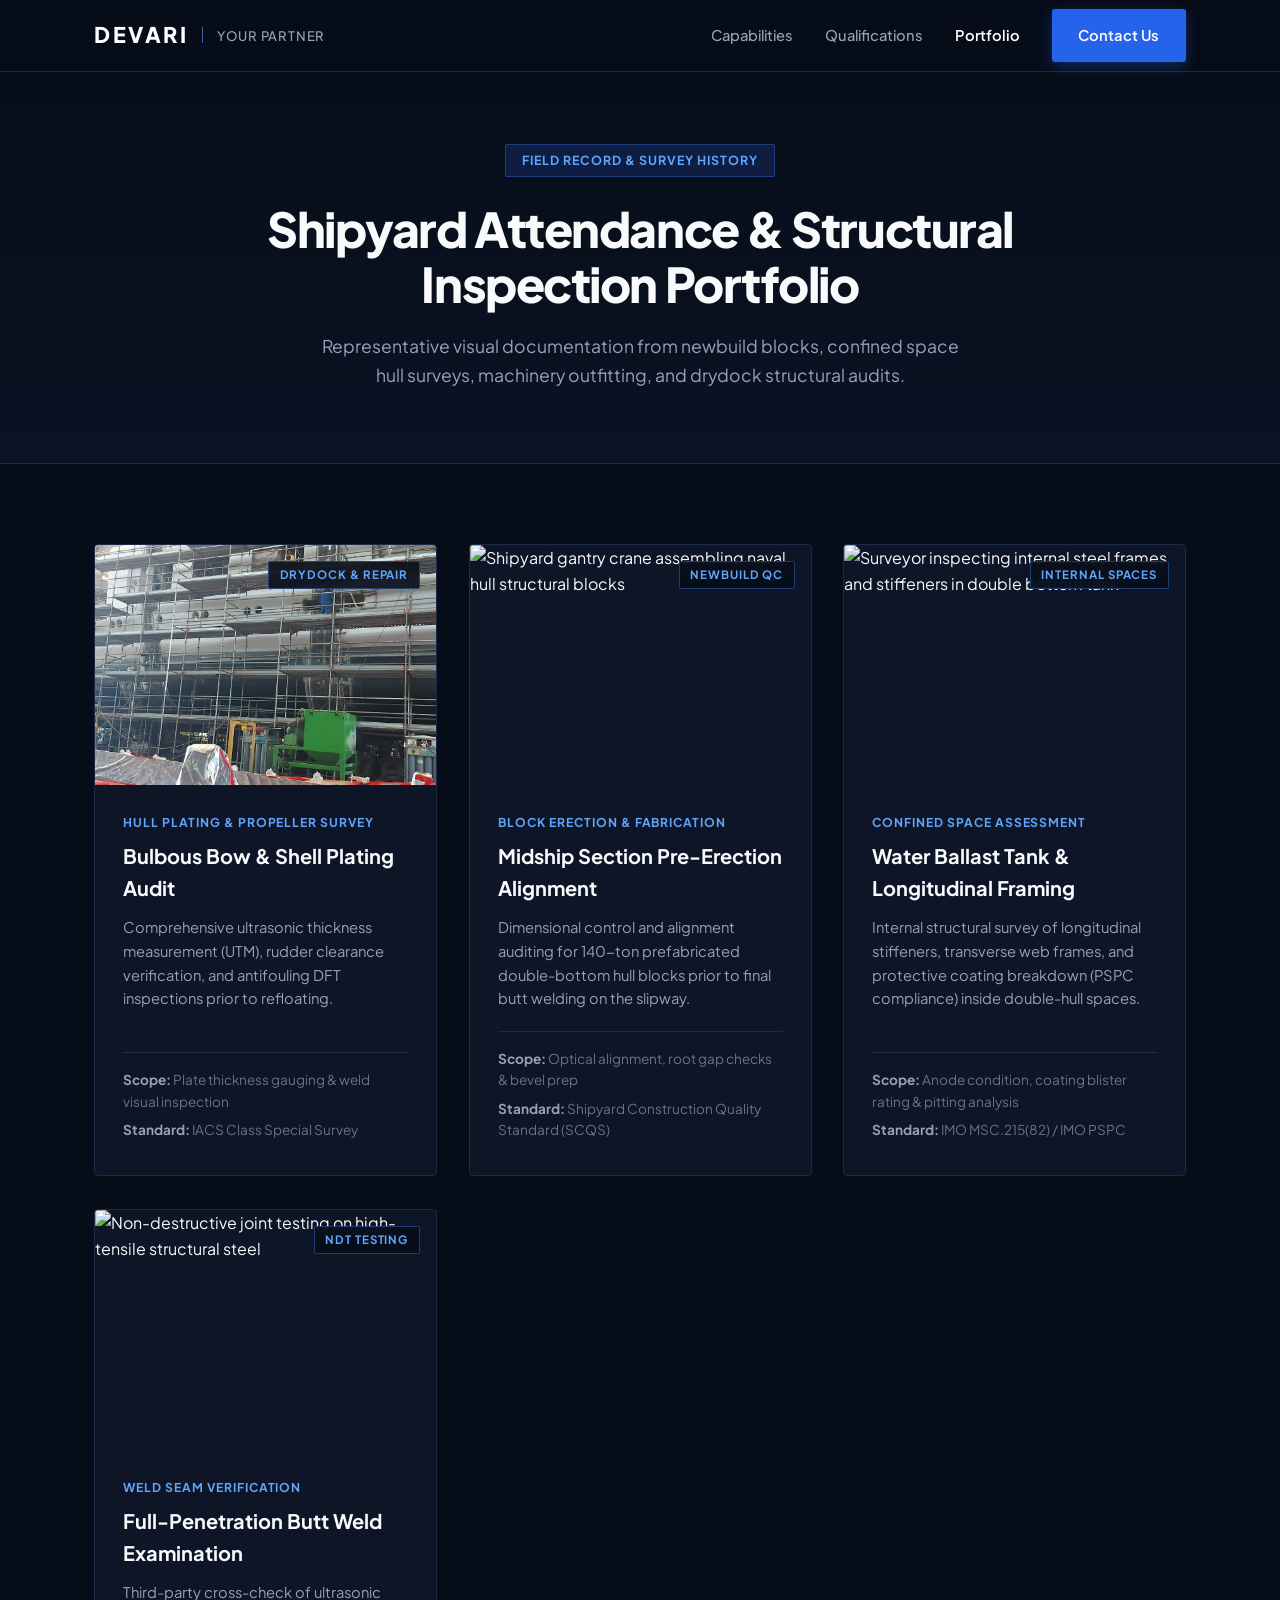
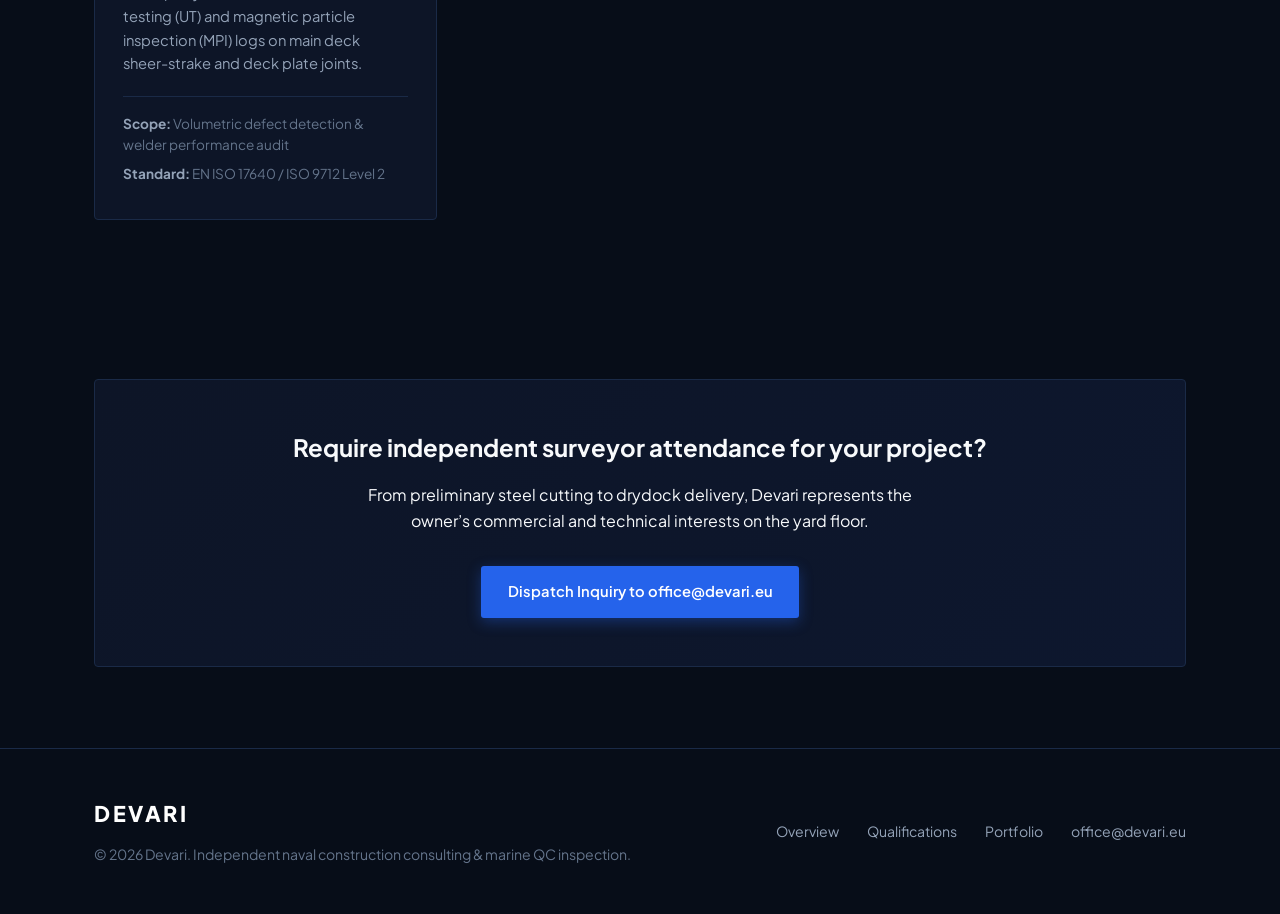
==== commit 912195c2: "Update portfolio.html" ====
--- a/portfolio.html
+++ b/portfolio.html
@@ -60,7 +60,7 @@
         <article class="portfolio-card reveal">
           <div class="portfolio-img-box">
             <img 
-              src="https://images.unsplash.com/photo-1544620347-c4fd4a3d5957?auto=format&fit=crop&w=1200&q=80" 
+              src="/img/4.jpeg" 
               alt="Commercial vessel undergoing comprehensive hull surveys in drydock" 
               class="responsive-img" 
               loading="eager"
--- a/style.css
+++ b/style.css
@@ -371,6 +371,7 @@
 }
 
 /* Section Action Center (In-page Links) */
+/* Section In-page Action Center */
 .section-action-center {
   margin-top: 3rem;
   text-align: center;
@@ -381,8 +382,13 @@
   border: 1px solid var(--border-active);
   background-color: rgba(13, 21, 39, 0.85);
   color: var(--text-primary);
-  padding: 0.85rem 1.85rem;
+  padding: 0.85rem 1.5rem;
   font-size: 0.95rem;
+  /* Allow button text to wrap cleanly on narrow screens */
+  white-space: normal;
+  max-width: 100%;
+  line-height: 1.4;
+  text-align: center;
 }
 
 .section-action-center .btn:hover {
@@ -390,7 +396,6 @@
   color: var(--accent-glow);
   box-shadow: 0 4px 16px rgba(37, 99, 235, 0.3);
 }
-
 /* Credentials Layout */
 .credentials-section {
   background: linear-gradient(180deg, var(--bg-main) 0%, #0a1120 100%);
@@ -876,20 +881,28 @@
   opacity: 1;
   transform: translateY(0);
 }
-
-/* ========================================================
-   MOBILE RESPONSIVENESS & STACKED "YOUR PARTNER"
-   ======================================================== */
+/* Hard Mobile Overflow Lock & Header Padding */
 @media (max-width: 768px) {
+  /* Prevent any button on mobile from forcing horizontal width */
+  .btn {
+    white-space: normal;
+    text-align: center;
+  }
+
+  .nav-container {
+    padding: 0 1rem; /* Keeps hamburger safely inside the screen edge */
+  }
+
   .site-header {
     height: 66px;
+    padding: 0;
   }
 
   body {
     padding-top: 66px;
   }
 
-  /* Stack Brand Name & Tagline so "Your Partner" stays visible */
+  /* Stack Brand Name & Tagline */
   .brand-logo {
     flex-direction: column;
     align-items: flex-start;
@@ -901,7 +914,7 @@
   }
 
   .brand-name {
-    font-size: 1.18rem;
+    font-size: 1.15rem;
     line-height: 1.1;
     letter-spacing: 0.08em;
   }
@@ -914,12 +927,11 @@
     margin-top: 2px;
   }
 
-  /* Mobile Hamburger Toggle */
   .nav-toggle {
     display: flex !important;
-  }
-
-  /* Mobile Slide-down Drawer */
+    margin-right: 0.25rem; /* Guarantees the toggle button never clips the screen edge */
+  }
+
   .nav-links {
     position: fixed;
     top: 66px;
@@ -964,7 +976,7 @@
   .credentials-layout,
   .contact-wrapper {
     grid-template-columns: 1fr;
-    padding: 2rem 1.5rem;
+    padding: 2rem 1.25rem;
     gap: 2rem;
   }
 
@@ -984,3 +996,4 @@
     justify-content: center;
   }
 }
+}
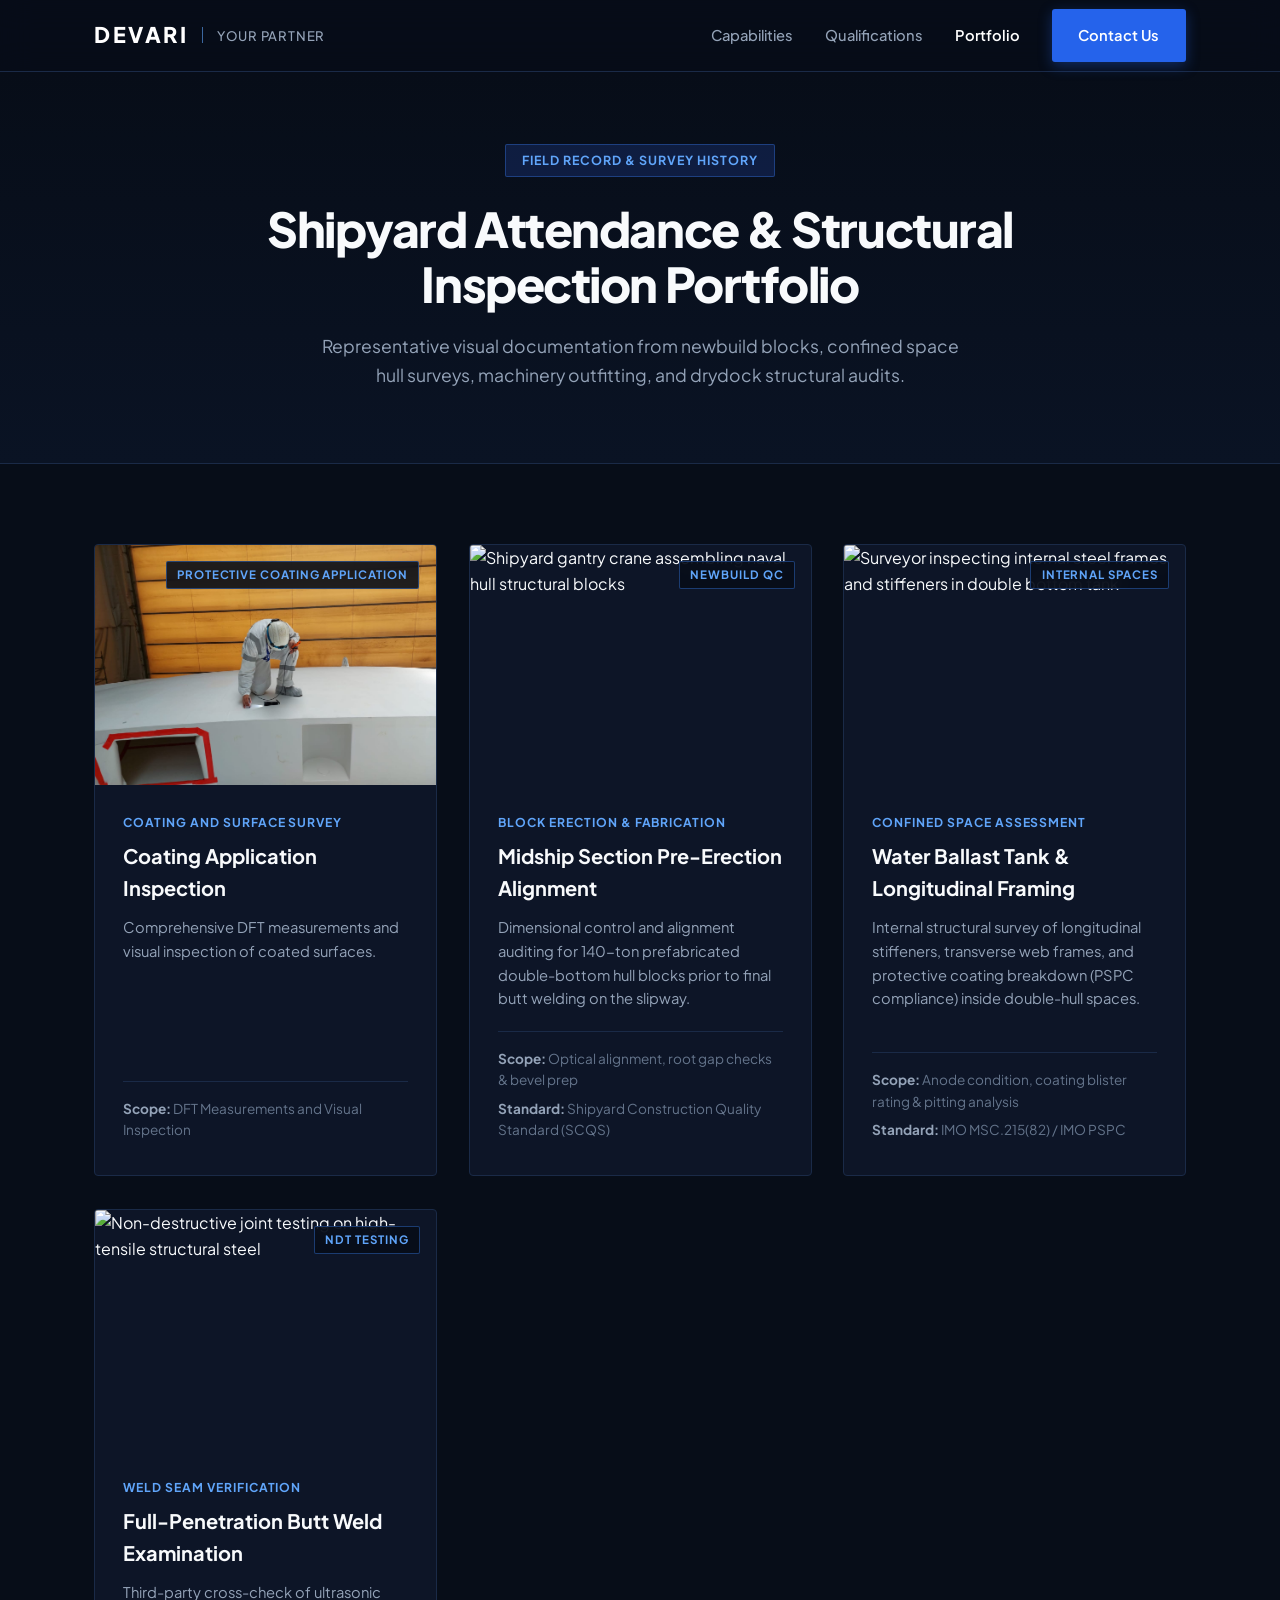
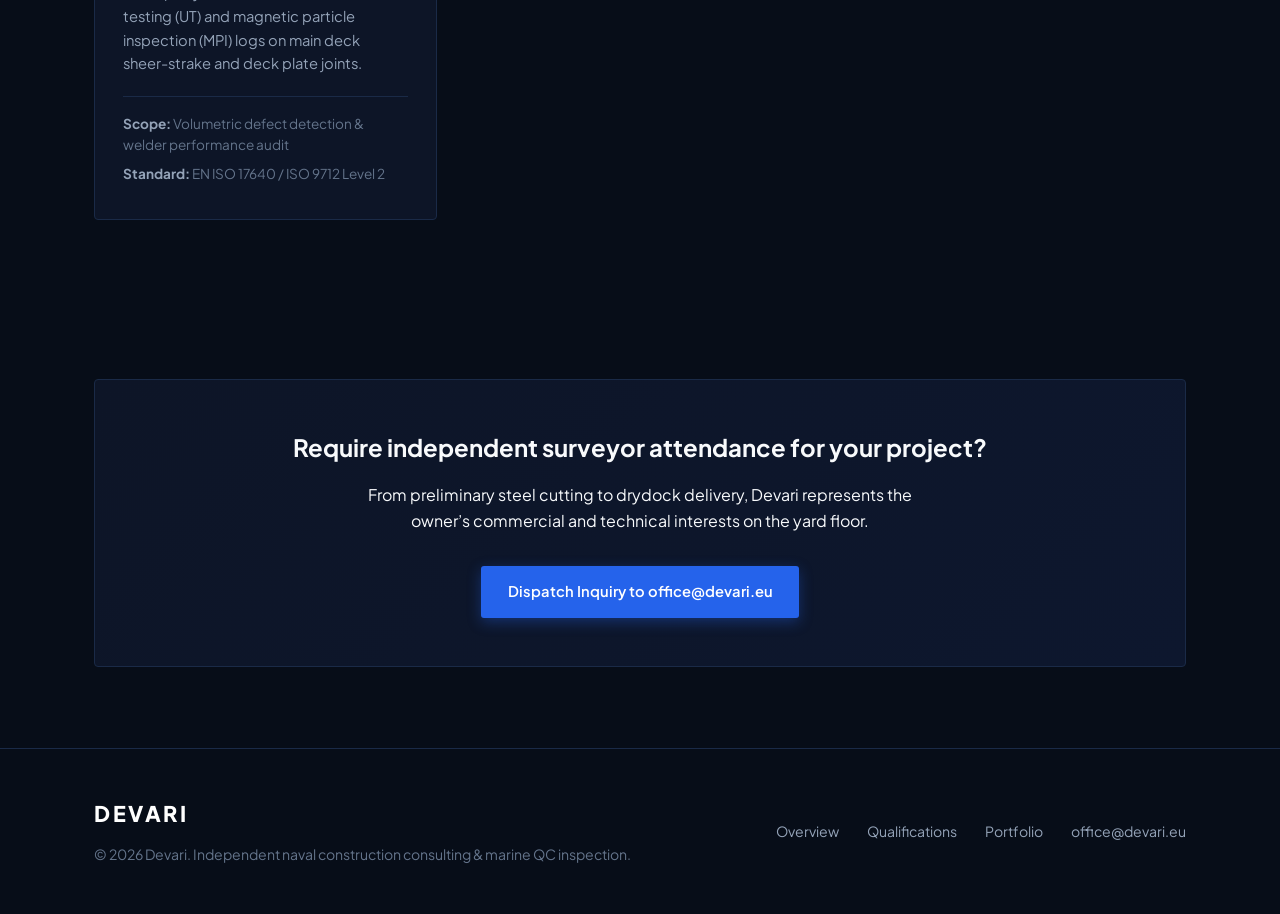
==== commit 6da13be4: "Update portfolio.html" ====
--- a/portfolio.html
+++ b/portfolio.html
@@ -60,20 +60,20 @@
         <article class="portfolio-card reveal">
           <div class="portfolio-img-box">
             <img 
-              src="/img/4.jpeg" 
+              src="/img/6.jpeg" 
               alt="Commercial vessel undergoing comprehensive hull surveys in drydock" 
               class="responsive-img" 
               loading="eager"
             />
-            <span class="portfolio-tag">Drydock & Repair</span>
-          </div>
-          <div class="portfolio-info">
-            <span class="portfolio-meta">Hull Plating & Propeller Survey</span>
-            <h3>Bulbous Bow & Shell Plating Audit</h3>
-            <p>Comprehensive ultrasonic thickness measurement (UTM), rudder clearance verification, and antifouling DFT inspections prior to refloating.</p>
-            <ul class="portfolio-details">
-              <li><strong>Scope:</strong> Plate thickness gauging & weld visual inspection</li>
-              <li><strong>Standard:</strong> IACS Class Special Survey</li>
+            <span class="portfolio-tag">Protective Coating Application</span>
+          </div>
+          <div class="portfolio-info">
+            <span class="portfolio-meta">Coating and surface survey</span>
+            <h3>Coating Application Inspection</h3>
+            <p>Comprehensive DFT measurements and visual inspection of coated surfaces.</p>
+            <ul class="portfolio-details">
+              <li><strong>Scope:</strong> DFT Measurements and Visual Inspection</li>
+              <!--<li><strong>Standard:</strong> IACS Class Special Survey</li> -->
             </ul>
           </div>
         </article>
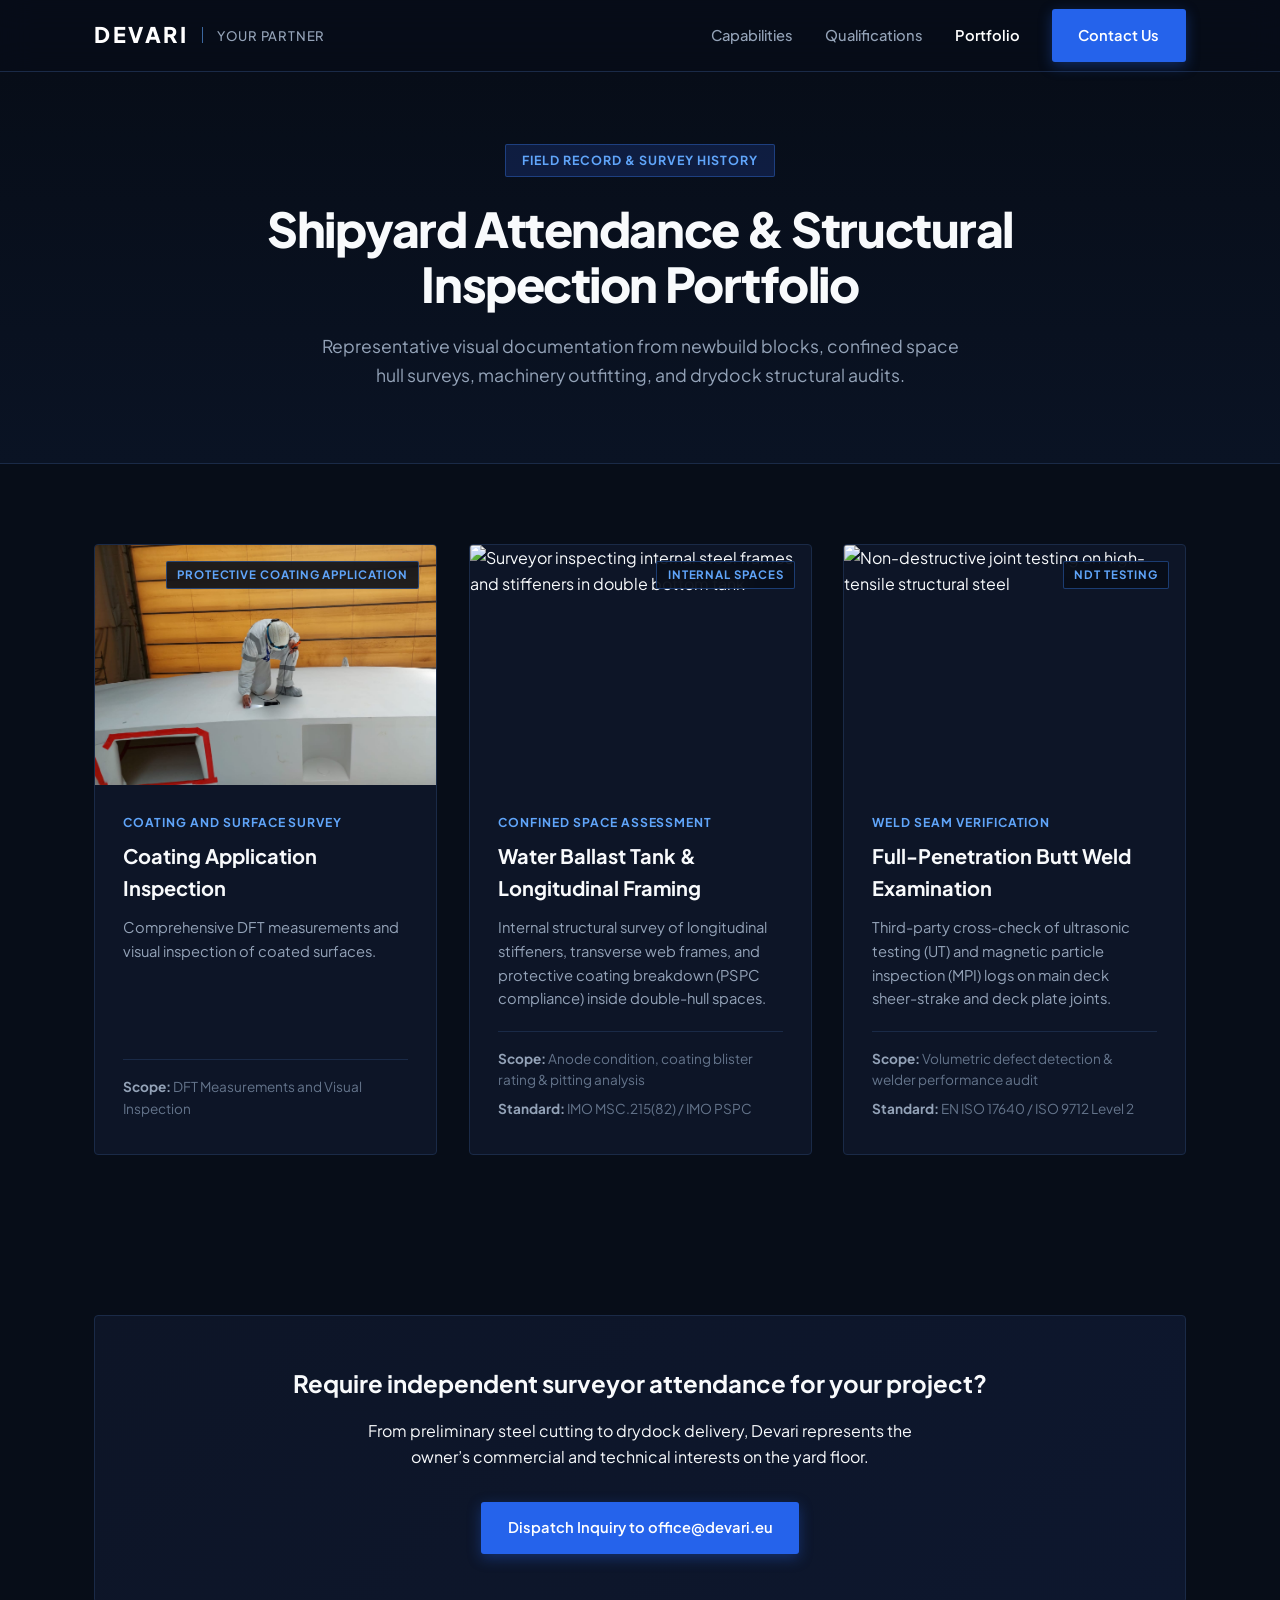
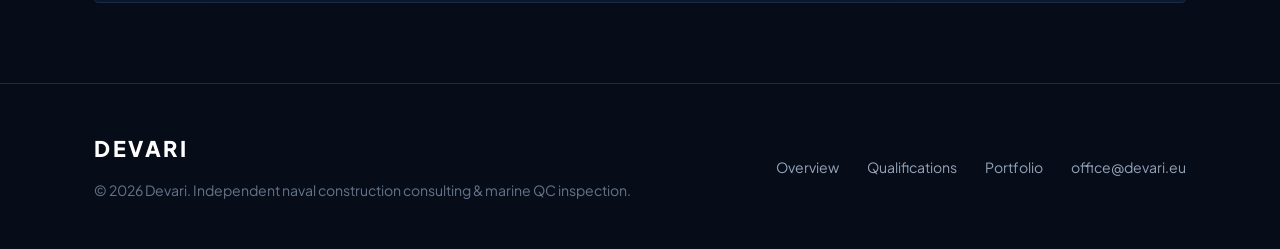
==== commit ccc3cb8d: "Update portfolio.html" ====
--- a/portfolio.html
+++ b/portfolio.html
@@ -77,29 +77,7 @@
             </ul>
           </div>
         </article>
-
-        <!-- Project 2 -->
-        <article class="portfolio-card reveal">
-          <div class="portfolio-img-box">
-            <img 
-              src="https://images.unsplash.com/photo-1518709268805-4e9042af9f23?auto=format&fit=crop&w=1200&q=80" 
-              alt="Shipyard gantry crane assembling naval hull structural blocks" 
-              class="responsive-img" 
-              loading="lazy"
-            />
-            <span class="portfolio-tag">Newbuild QC</span>
-          </div>
-          <div class="portfolio-info">
-            <span class="portfolio-meta">Block Erection & Fabrication</span>
-            <h3>Midship Section Pre-Erection Alignment</h3>
-            <p>Dimensional control and alignment auditing for 140-ton prefabricated double-bottom hull blocks prior to final butt welding on the slipway.</p>
-            <ul class="portfolio-details">
-              <li><strong>Scope:</strong> Optical alignment, root gap checks & bevel prep</li>
-              <li><strong>Standard:</strong> Shipyard Construction Quality Standard (SCQS)</li>
-            </ul>
-          </div>
-        </article>
-
+        
         <!-- Project 3 -->
         <article class="portfolio-card reveal">
           <div class="portfolio-img-box">
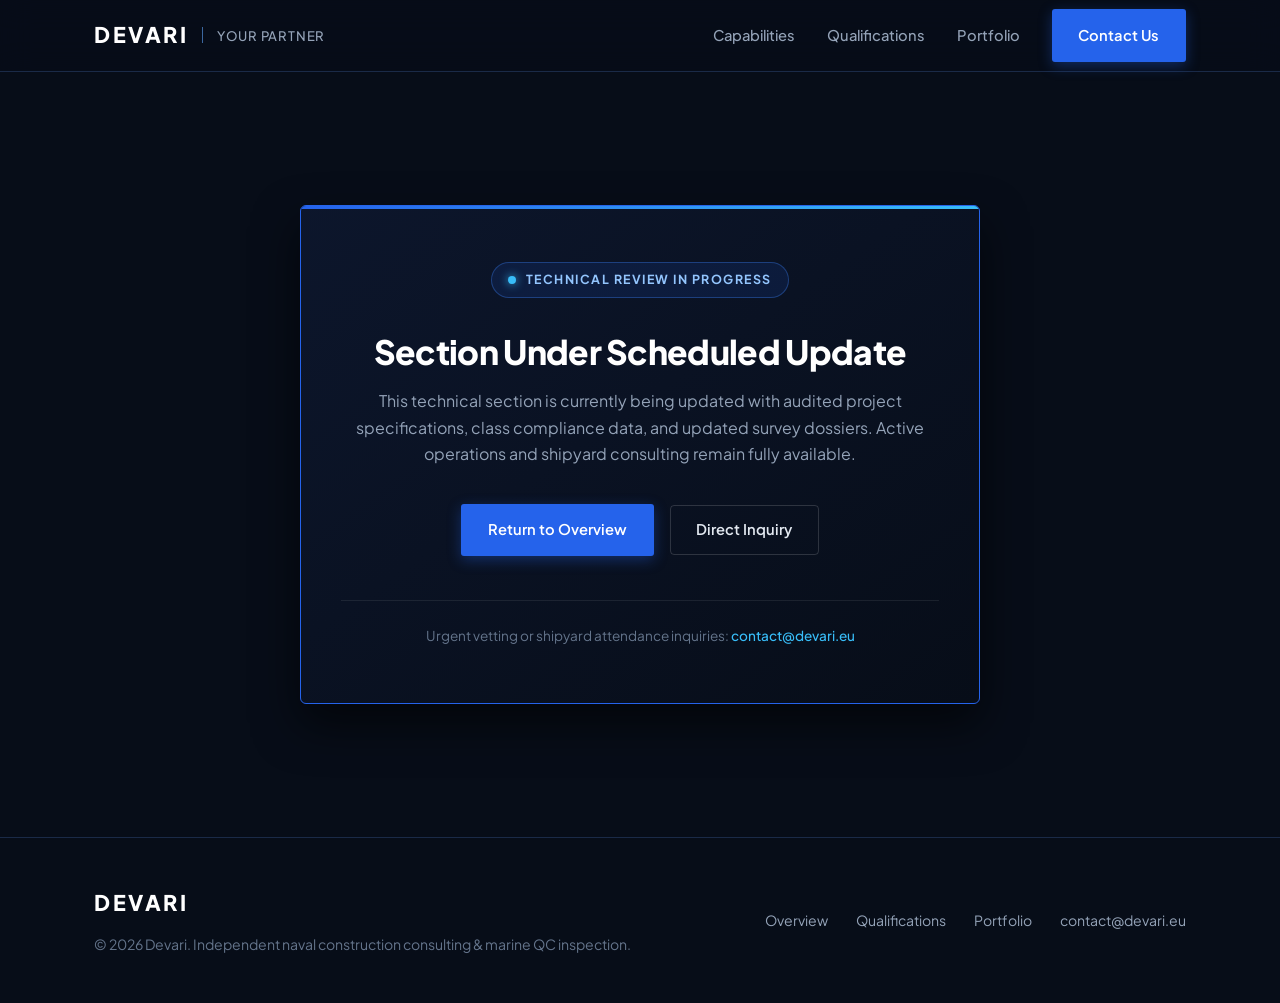
==== commit f33c2104: "Update portfolio.html added WIP functionality" ====
--- a/portfolio.html
+++ b/portfolio.html
@@ -1,6 +1,7 @@
 <!DOCTYPE html>
 <html lang="en">
 <head>
+  <script>window.location.replace('/wip.html');</script>
   <meta charset="UTF-8" />
   <meta name="viewport" content="width=device-width, initial-scale=1.0" />
   <title>Inspection & QC Portfolio | Devari</title>
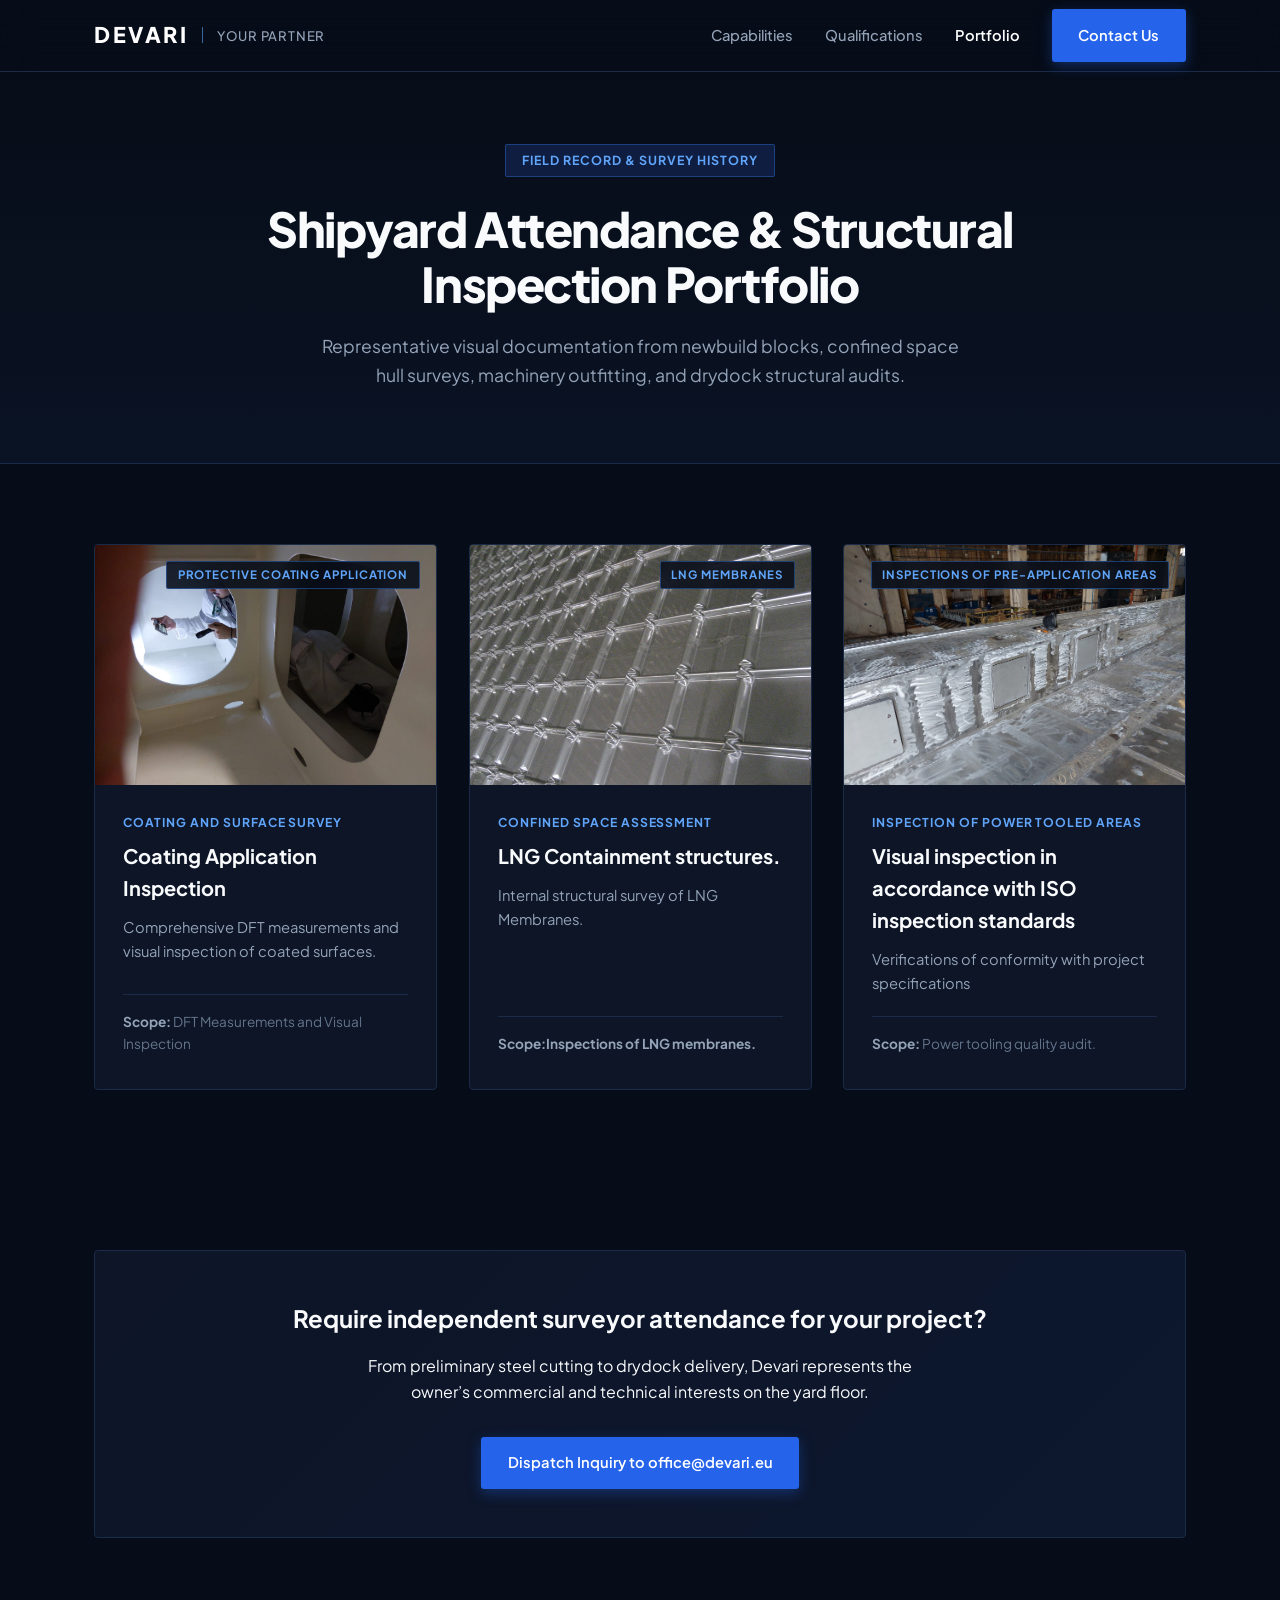
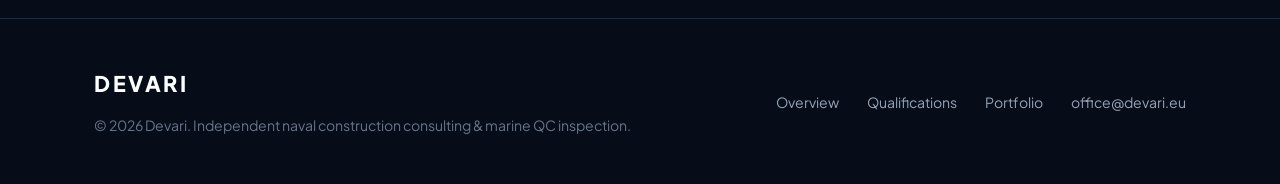
==== commit df9d3204: "Updated portfolio.html" ====
--- a/portfolio.html
+++ b/portfolio.html
@@ -1,7 +1,6 @@
 <!DOCTYPE html>
 <html lang="en">
 <head>
-  <script>window.location.replace('/wip.html');</script>
   <meta charset="UTF-8" />
   <meta name="viewport" content="width=device-width, initial-scale=1.0" />
   <title>Inspection & QC Portfolio | Devari</title>
@@ -61,8 +60,8 @@
         <article class="portfolio-card reveal">
           <div class="portfolio-img-box">
             <img 
-              src="/img/6.jpeg" 
-              alt="Commercial vessel undergoing comprehensive hull surveys in drydock" 
+              src="/img/2.jpeg" 
+              alt="Painting inspection" 
               class="responsive-img" 
               loading="eager"
             />
@@ -83,20 +82,19 @@
         <article class="portfolio-card reveal">
           <div class="portfolio-img-box">
             <img 
-              src="https://images.unsplash.com/photo-1504307651254-35680f356dfd?auto=format&fit=crop&w=1200&q=80" 
-              alt="Surveyor inspecting internal steel frames and stiffeners in double bottom tank" 
+              src="/img/18.jpg" 
+              alt="LNG inspection" 
               class="responsive-img" 
               loading="lazy"
             />
-            <span class="portfolio-tag">Internal Spaces</span>
+            <span class="portfolio-tag">LNG Membranes</span>
           </div>
           <div class="portfolio-info">
             <span class="portfolio-meta">Confined Space Assessment</span>
-            <h3>Water Ballast Tank & Longitudinal Framing</h3>
-            <p>Internal structural survey of longitudinal stiffeners, transverse web frames, and protective coating breakdown (PSPC compliance) inside double-hull spaces.</p>
+            <h3>LNG Containment structures.</h3>
+            <p>Internal structural survey of LNG Membranes.</p>
             <ul class="portfolio-details">
-              <li><strong>Scope:</strong> Anode condition, coating blister rating & pitting analysis</li>
-              <li><strong>Standard:</strong> IMO MSC.215(82) / IMO PSPC</li>
+              <li><strong>Scope:Inspections of LNG membranes.</strong></li>
             </ul>
           </div>
         </article>
@@ -105,20 +103,19 @@
         <article class="portfolio-card reveal">
           <div class="portfolio-img-box">
             <img 
-              src="https://images.unsplash.com/photo-1505705694340-019e1e335916?auto=format&fit=crop&w=1200&q=80" 
-              alt="Non-destructive joint testing on high-tensile structural steel" 
+              src="/img/12.jpg" 
+              alt="Power tooling inspection" 
               class="responsive-img" 
               loading="lazy"
             />
-            <span class="portfolio-tag">NDT Testing</span>
+            <span class="portfolio-tag">Inspections of pre-application areas</span>
           </div>
           <div class="portfolio-info">
-            <span class="portfolio-meta">Weld Seam Verification</span>
-            <h3>Full-Penetration Butt Weld Examination</h3>
-            <p>Third-party cross-check of ultrasonic testing (UT) and magnetic particle inspection (MPI) logs on main deck sheer-strake and deck plate joints.</p>
+            <span class="portfolio-meta">Inspection of power tooled areas</span>
+            <h3>Visual inspection in accordance with ISO inspection standards</h3>
+            <p>Verifications of conformity with project specifications</p>
             <ul class="portfolio-details">
-              <li><strong>Scope:</strong> Volumetric defect detection & welder performance audit</li>
-              <li><strong>Standard:</strong> EN ISO 17640 / ISO 9712 Level 2</li>
+              <li><strong>Scope:</strong> Power tooling quality audit. </li>
             </ul>
           </div>
         </article>
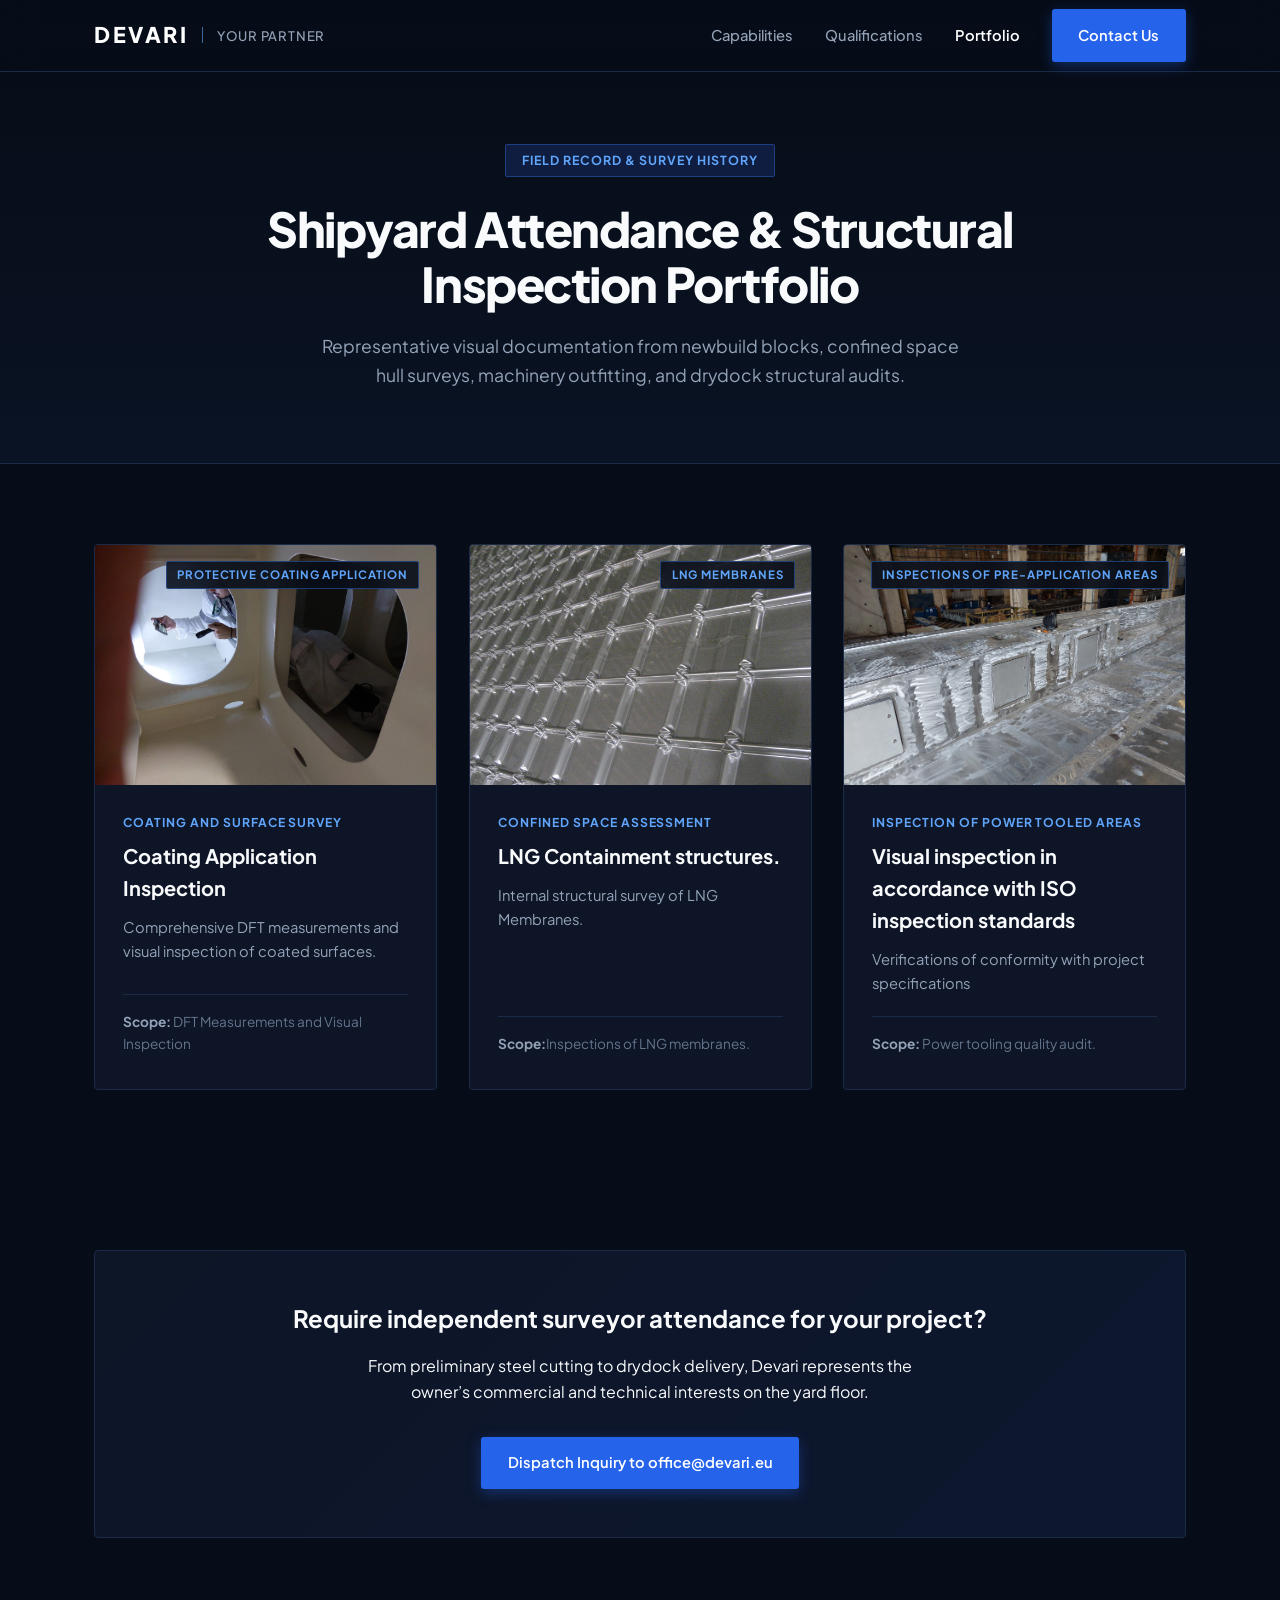
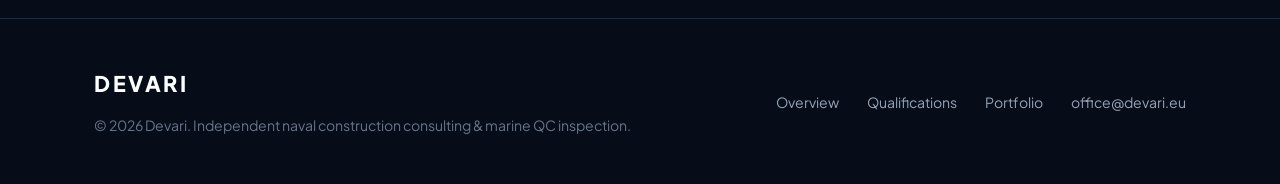
==== commit 9435a83e: "small bug fixed in portfolio.html" ====
--- a/portfolio.html
+++ b/portfolio.html
@@ -94,7 +94,7 @@
             <h3>LNG Containment structures.</h3>
             <p>Internal structural survey of LNG Membranes.</p>
             <ul class="portfolio-details">
-              <li><strong>Scope:Inspections of LNG membranes.</strong></li>
+              <li><strong>Scope:</strong>Inspections of LNG membranes.</li>
             </ul>
           </div>
         </article>
